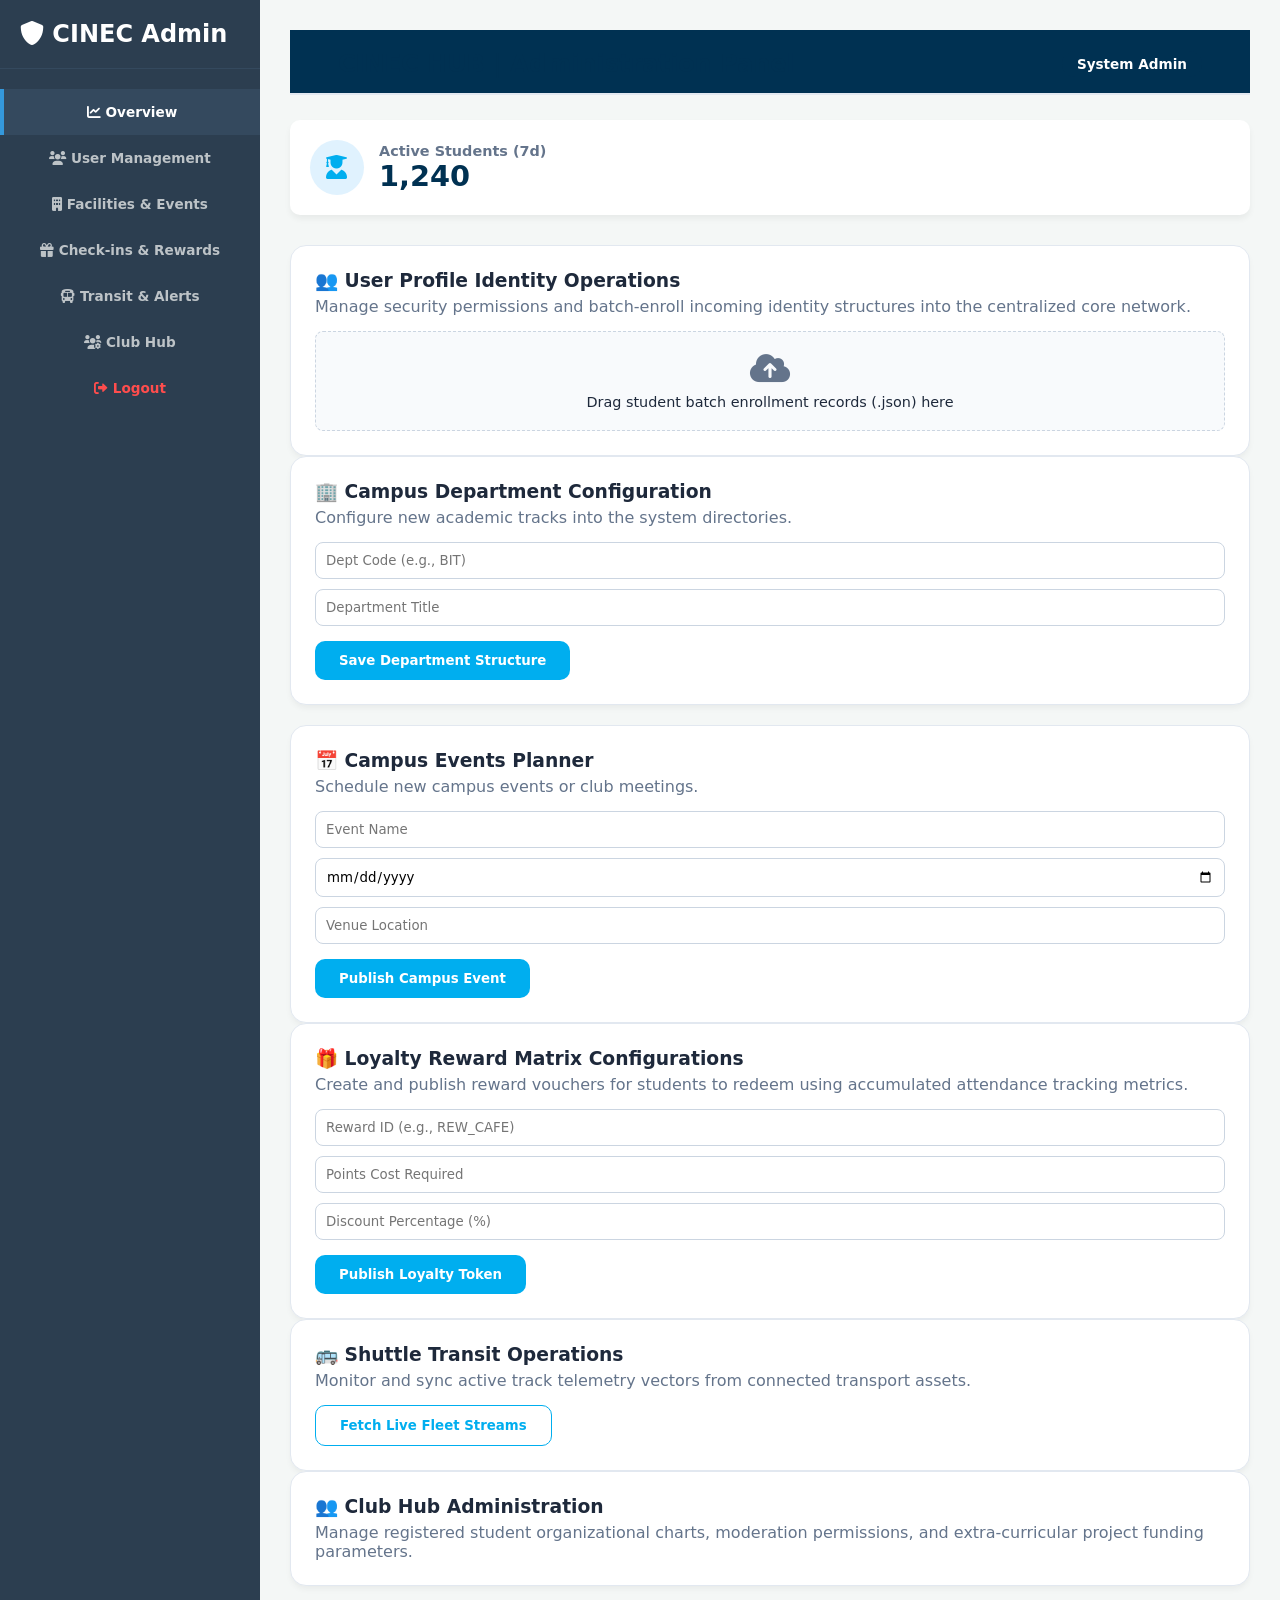
==== admin.html @ 302588ca "Add files via upload" ====
<!DOCTYPE html>
<html lang="en">
<head>
    <meta charset="UTF-8">
    <meta name="viewport" content="width=device-width, initial-scale=1.0">
    <title>CINEC HUB | Administration Control Center</title>
    <link rel="stylesheet" href="style.css">
    <link rel="stylesheet" href="https://cdnjs.cloudflare.com/ajax/libs/font-awesome/6.0.0/css/all.min.css">
</head>
<body>

<div id="toast" class="toast"></div>

<div class="dashboard-container">
    <aside class="sidebar">
        <div class="sidebar-header">
            <i class="fas fa-shield-alt"></i> <span>CINEC Admin</span>
        </div>
        <nav class="sidebar-nav">
            <a href="#" class="nav-item active" onclick="showStaffSection('admin-overview', this)"><i class="fas fa-chart-line"></i> Overview</a>
            <a href="#" class="nav-item" onclick="showStaffSection('admin-users', this)"><i class="fas fa-users"></i> User Management</a>
            <a href="#" class="nav-item" onclick="showStaffSection('admin-facilities', this)"><i class="fas fa-building"></i> Facilities & Events</a>
            <a href="#" class="nav-item" onclick="showStaffSection('admin-rewards', this)"><i class="fas fa-gift"></i> Check-ins & Rewards</a>
            <a href="#" class="nav-item" onclick="showStaffSection('admin-transit', this)"><i class="fas fa-bus"></i> Transit & Alerts</a>
            <a href="#" class="nav-item" onclick="showStaffSection('admin-clubs', this)"><i class="fas fa-users-cog"></i> Club Hub</a>
            
            <a href="#" class="nav-item" onclick="logoutProcess()" style="margin-top:auto; color:#ff4d4d;"><i class="fas fa-sign-out-alt"></i> Logout</a>
        </nav>
    </aside>

    <main class="main-content">
        <header class="content-header" style="display: flex; justify-content: space-between; align-items: center; margin-bottom: 25px; border-bottom: 2px solid #e2e8f0; padding-bottom: 15px;">
            <h2 style="color: var(--cinec-navy);">CINEC HUB | Administration Panel</h2>
            <div class="admin-badge" style="background: var(--cinec-navy); color: white; padding: 5px 15px; border-radius: 20px; font-size: 0.85rem; font-weight: bold;">System Admin</div>
        </header>

        <div id="admin-overview" class="staff-section">
            <div class="stats-grid">
                <div class="stat-card">
                    <div style="margin-right:15px; background:#e0f2fe; padding:15px; border-radius:50%; color:var(--cinec-sky);"><i class="fas fa-user-graduate" style="font-size:1.5rem;"></i></div>
                    <div>
                        <h4 style="color:var(--text-muted); font-size:0.9rem;">Active Students (7d)</h4>
                        <p id="metric-active-students" style="font-size: 1.8rem; font-weight: bold; color: var(--cinec-navy);">1,240</p>
                    </div>
                </div>
            </div>
        </div>

        <div id="admin-users" class="staff-section">
            <div class="card">
                <h3>👥 User Profile Identity Operations</h3>
                <p style="color: var(--text-muted); margin-bottom: 15px; margin-top:5px;">Manage security permissions and batch-enroll incoming identity structures into the centralized core network.</p>
                <div style="background:#f8fafc; padding:20px; border-radius:8px; border:1px dashed #cbd5e1; text-align:center;">
                    <i class="fas fa-cloud-upload-alt" style="font-size:2rem; color:var(--text-muted); margin-bottom:10px;"></i>
                    <p style="font-size:0.9rem; font-weight:500;">Drag student batch enrollment records (.json) here</p>
                </div>
            </div>
        </div>

        <div id="admin-facilities" class="staff-section">
            <div class="card" style="margin-bottom: 20px;">
                <h3>🏢 Campus Department Configuration</h3>
                <p style="color: var(--text-muted); margin-bottom: 15px; margin-top:5px;">Configure new academic tracks into the system directories.</p>
                <div class="form-group" style="margin-bottom: 10px;">
                    <input type="text" id="dept-id" placeholder="Dept Code (e.g., BIT)" style="padding:10px;">
                </div>
                <div class="form-group" style="margin-bottom: 15px;">
                    <input type="text" id="dept-name" placeholder="Department Title" style="padding:10px;">
                </div>
                <button class="btn btn-primary" onclick="saveDepartment()">Save Department Structure</button>
            </div>
            
            <div class="card">
                <h3>📅 Campus Events Planner</h3>
                <p style="color: var(--text-muted); margin-bottom: 15px; margin-top:5px;">Schedule new campus events or club meetings.</p>
                <div class="form-group" style="margin-bottom: 10px;">
                    <input type="text" id="event-name" placeholder="Event Name" style="padding:10px;">
                </div>
                <div class="form-group" style="margin-bottom: 10px;">
                    <input type="date" id="event-date" style="padding:10px;">
                </div>
                <div class="form-group" style="margin-bottom: 15px;">
                    <input type="text" id="event-location" placeholder="Venue Location" style="padding:10px;">
                </div>
                <button class="btn btn-primary" onclick="saveEvent()">Publish Campus Event</button>
            </div>
        </div>

        <div id="admin-rewards" class="staff-section">
            <div class="card">
                <h3>🎁 Loyalty Reward Matrix Configurations</h3>
                <p style="color: var(--text-muted); margin-bottom: 15px; margin-top:5px;">Create and publish reward vouchers for students to redeem using accumulated attendance tracking metrics.</p>
                <div class="form-group" style="margin-bottom: 10px;">
                    <input type="text" id="reward-id" placeholder="Reward ID (e.g., REW_CAFE)" style="padding:10px;">
                </div>
                <div class="form-group" style="margin-bottom: 10px;">
                    <input type="number" id="reward-points" placeholder="Points Cost Required" style="padding:10px;">
                </div>
                <div class="form-group" style="margin-bottom: 15px;">
                    <input type="number" id="reward-discount" placeholder="Discount Percentage (%)" style="padding:10px;">
                </div>
                <button class="btn btn-primary" onclick="saveReward()">Publish Loyalty Token</button>
            </div>
        </div>

        <div id="admin-transit" class="staff-section">
            <div class="card">
                <h3>🚌 Shuttle Transit Operations</h3>
                <p style="color: var(--text-muted); margin-bottom: 15px; margin-top:5px;">Monitor and sync active track telemetry vectors from connected transport assets.</p>
                <button class="btn btn-outline" onclick="showToast('Syncing transport fleet telemetry charts...')">Fetch Live Fleet Streams</button>
            </div>
        </div>

        <div id="admin-clubs" class="staff-section">
            <div class="card">
                <h3>👥 Club Hub Administration</h3>
                <p style="color: var(--text-muted); margin-top:5px;">Manage registered student organizational charts, moderation permissions, and extra-curricular project funding parameters.</p>
            </div>
        </div>

    </main>
</div>

<script src="script.js"></script>
</body>
</html>
---- style.css ----
:root {
    --cinec-navy: #003152;
    --cinec-sky: #00aeeF;
    --bg-light: #f1f5f9;
    --white: #ffffff;
    --text-main: #1e293b;
    --text-muted: #64748b;
    --success: #10b981;
    --danger: #ef4444;
    --radius: 16px;
}



* {
    margin: 0;
    padding: 0;
    box-sizing: border-box;
    font-family: 'Inter', system-ui, -apple-system, sans-serif;
}

body {
    background-color: var(--bg-light);
    color: var(--text-main);
}

.view {
    display: none;
    min-height: 100vh;
    padding-bottom: 90px;
}

.view.active { display: block; }
#login-view, #signup-view {
    background: linear-gradient(135deg, #003152 0%, #00aeeF 100%);
    background-attachment: fixed;
}

header {
    background: var(--cinec-navy);
    padding: 1.25rem 5%;
    display: flex;
    justify-content: space-between;
    align-items: center;
    position: sticky;
    top: 0;
    z-index: 1000;
}

.logo {
    font-size: 1.25rem;
    font-weight: 800;
    color: var(--white);
    letter-spacing: 1px;
}

.hero {
    background: linear-gradient(135deg, var(--cinec-navy) 0%, #004a7c 100%);
    color: white;
    padding: 60px 5% 100px;
    text-align: center;
    clip-path: ellipse(150% 100% at 50% 0%);
}


.container {
    max-width: 1100px;
    margin: -40px auto 0;
    padding: 0 20px;
}

.grid {
    display: grid;
    grid-template-columns: repeat(auto-fit, minmax(300px, 1fr));
    gap: 20px;
}


.card {
    background: var(--white);
    padding: 24px;
    border-radius: var(--radius);
    box-shadow: 0 4px 6px -1px rgba(0,0,0,0.05);
    border: 1px solid #e2e8f0;
    
   
    transition: transform 0.3s ease, box-shadow 0.3s ease, border-color 0.3s ease;
}


.card:hover {
    transform: translateY(-8px); 
    box-shadow: 0 12px 20px rgba(0, 0, 0, 0.1); 
    border-color: var(--cinec-sky); 
    cursor: pointer; 
}

.action-card {
    cursor: pointer;
    text-align: center;
    font-weight: 600;
    transition: 0.2s;
}

.action-card:hover { transform: translateY(-3px); border-color: var(--cinec-sky); }

.btn {
    padding: 12px 24px;
    border-radius: 10px;
    border: none;
    font-weight: 600;
    cursor: pointer;
    transition: 0.2s;
}

@keyframes fadeInScale {
    from {
        opacity: 0;
        transform: scale(0.98) translateY(10px);
    }
    to {
        opacity: 1;
        transform: scale(1) translateY(0);
    }
}

.auth-card {
    background: rgba(255, 255, 255, 0.95); 
    backdrop-filter: blur(10px); 
    border: 1px solid rgba(255, 255, 255, 0.3);
    box-shadow: 0 20px 40px rgba(0, 0, 0, 0.2);
    max-width: 450px;
    margin: 60px auto;
    padding: 40px;
    border-radius: var(--radius);
    animation: fadeInScale 0.5s ease-out forwards;
}

.dashboard-header {
    display: flex;
    justify-content: space-between;
    align-items: center;
    padding: 10px 5%;
    background: var(--white);
}



.btn-primary { background: var(--cinec-sky); color: white; }
.btn-outline { background: transparent; border: 1px solid var(--cinec-sky); color: var(--cinec-sky); }

.capacity-bar { height: 8px; background: #e2e8f0; border-radius: 4px; margin: 15px 0 5px; overflow: hidden; }
.capacity-fill { height: 100%; background: var(--cinec-sky); border-radius: 4px; }

.tag { font-size: 0.75rem; padding: 4px 12px; border-radius: 20px; background: #e0f2fe; color: var(--cinec-navy); font-weight: 600; }

.auth-card { max-width: 450px; margin: 80px auto; background: white; padding: 40px; border-radius: var(--radius); border: 1px solid #e2e8f0; }

.form-group { margin-bottom: 20px; }
.form-group label { display: block; margin-bottom: 8px; font-weight: 500; }
.form-group input { width: 100%; padding: 14px; border: 1px solid #cbd5e1; border-radius: 8px; outline: none; }


.bottom-nav {
    position: fixed;
    bottom: 0;
    left: 0;
    right: 0;
    background: white;
    display: flex;
    justify-content: space-around;
    padding: 15px 5px; 
    border-top: 1px solid #e2e8f0;
    box-shadow: 0 -4px 10px rgba(0,0,0,0.05);
    z-index: 2000;
}

.nav-item {
    background: none;
    border: none;
    color: var(--text-muted);
    font-size: 0.85rem; 
    font-weight: 700;
    cursor: pointer;
    text-align: center;
    flex: 1;
    transition: 0.2s;
}

.nav-icon {
    font-size: 1.5rem; 
    display: inline-block;
    margin-bottom: 4px;
}

.nav-item.active {
    color: var(--cinec-navy);
    border-bottom: 3px solid var(--cinec-sky); 
}


.view {
    padding-bottom: 120px; 
}

.toast {
    position: fixed; top: 20px; right: 20px;
    padding: 15px 25px; background: var(--cinec-navy); color: white;
    border-radius: 8px; display: none; z-index: 2000; box-shadow: 0 4px 12px rgba(0,0,0,0.1);
}


.profile-card { text-align: center; max-width: 500px; margin: 0 auto; }
.avatar-preview { width: 100px; height: 100px; border-radius: 50%; overflow: hidden; margin: 0 auto 15px; border: 2px solid var(--cinec-sky); }
.avatar-preview img { width: 100%; height: 100%; object-fit: cover; }



#login-view .btn-outline, 
#signup-view .btn-outline {
    color: white;
    border-color: rgba(255, 255, 255, 0.5);
    background: rgba(255, 255, 255, 0.1);
}

#login-view .btn-outline:hover, 
#signup-view .btn-outline:hover {
    background: rgba(255, 255, 255, 0.2);
    border-color: white;
}



select.form-input {
    appearance: none;
    background-image: url("data:image/svg+xml;charset=UTF-8,%3csvg xmlns='http://www.w3.org/2000/svg' viewBox='0 0 24 24' fill='none' stroke='currentColor' stroke-width='2' stroke-linecap='round' stroke-linejoin='round'%3e%3cpolyline points='6 9 12 15 18 9'%3e%3c/polyline%3e%3c/svg%3e");
    background-repeat: no-repeat;
    background-position: right 1rem center;
    background-size: 1em;
}

#staff-view .hero {
    clip-path: ellipse(150% 100% at 50% 0%);
}


.dashboard-container {
    display: flex;
    min-height: 100vh;
    background-color: #f4f7f6;
}

.sidebar {
    width: 260px;
    background: #2c3e50;
    color: white;
    padding: 20px 0;
}

.sidebar-header {
    padding: 0 20px 20px;
    font-size: 1.5rem;
    font-weight: bold;
    border-bottom: 1px solid #34495e;
    margin-bottom: 20px;
}

.nav-item {
    display: block;
    padding: 15px 20px;
    color: #bdc3c7;
    text-decoration: none;
    transition: 0.3s;
}

.nav-item:hover, .nav-item.active {
    background: #34495e;
    color: white;
    border-left: 4px solid #3498db;
}

.main-content {
    flex: 1;
    padding: 30px;
}

.stats-grid {
    display: grid;
    grid-template-columns: repeat(auto-fit, minmax(200px, 1fr));
    gap: 20px;
    margin-bottom: 30px;
}

.stat-card {
    background: white;
    padding: 20px;
    border-radius: 10px;
    display: flex;
    align-items: center;
    box-shadow: 0 4px 6px rgba(0,0,0,0.05);
}

.stat-icon {
    width: 50px;
    height: 50px;
    border-radius: 10px;
    display: flex;
    align-items: center;
    justify-content: center;
    font-size: 1.5rem;
    margin-right: 15px;
}



#staff-view.active {
    display: block !important; 
}

.dashboard-container {
    display: flex;
    width: 100%;
    min-height: 100vh;
    background-color: #f4f7f6;
}

.sidebar-nav {
    display: flex;
    flex-direction: column;
}

.sidebar .nav-item {
    cursor: pointer;
    border-bottom: none; 
}

.main-content {
    flex: 1;
    padding: 30px;
    overflow-y: auto;
}
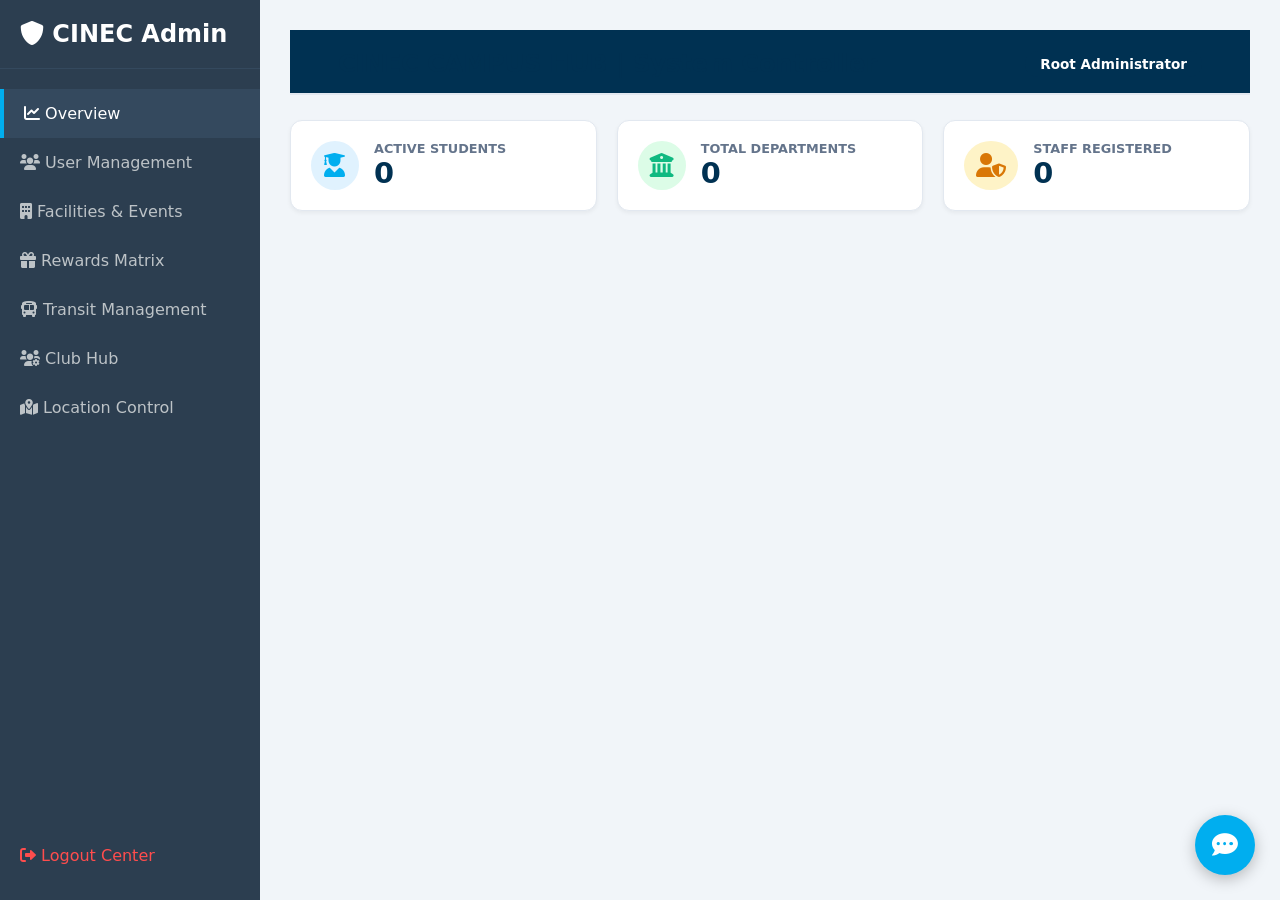
==== commit 11fd70bc: "Update admin.html" ====
--- a/admin.html
+++ b/admin.html
@@ -6,6 +6,23 @@
     <title>CINEC HUB | Administration Control Center</title>
     <link rel="stylesheet" href="style.css">
     <link rel="stylesheet" href="https://cdnjs.cloudflare.com/ajax/libs/font-awesome/6.0.0/css/all.min.css">
+    <style>
+        .chatbot-toggle-btn { position: fixed; bottom: 25px; right: 25px; width: 60px; height: 60px; border-radius: 50%; background: var(--cinec-sky); color: white; border: none; font-size: 1.6rem; cursor: pointer; box-shadow: 0 4px 15px rgba(0,0,0,0.25); display: flex; align-items: center; justify-content: center; z-index: 9999; transition: transform 0.2s; }
+        .chatbot-toggle-btn:hover { transform: scale(1.05); }
+        .chatbot-window { position: fixed; bottom: 95px; right: 25px; width: 380px; height: 500px; background: white; border-radius: var(--radius); box-shadow: 0 10px 30px rgba(0,0,0,0.2); display: none; flex-direction: column; overflow: hidden; z-index: 9999; border: 1px solid #e2e8f0; }
+        .chat-header { background: var(--cinec-navy); color: white; padding: 15px; display: flex; justify-content: space-between; align-items: center; font-weight: bold; }
+        .chat-body { flex: 1; padding: 15px; overflow-y: auto; background: #f8fafc; display: flex; flex-direction: column; gap: 10px; }
+        .chat-bubble { max-width: 80%; padding: 10px 14px; border-radius: 14px; font-size: 0.9rem; line-height: 1.4; }
+        .chat-bubble.user { background: var(--cinec-sky); color: white; align-self: flex-end; border-bottom-right-radius: 2px; }
+        .chat-bubble.bot { background: #e2e8f0; color: var(--text-main); align-self: flex-start; border-bottom-left-radius: 2px; }
+        .chat-footer { padding: 10px; border-top: 1px solid #e2e8f0; display: flex; gap: 8px; background: white; }
+        .chat-input { flex: 1; padding: 10px; border: 1px solid #cbd5e1; border-radius: 8px; outline: none; font-size: 0.9rem; }
+        .chat-send-btn { background: var(--cinec-navy); color: white; border: none; padding: 0 15px; border-radius: 8px; cursor: pointer; }
+        .form-row { display: flex; gap: 12px; margin-bottom: 12px; }
+        .form-row .form-group { flex: 1; margin-bottom: 0; }
+        .action-th { width: 100px; text-align: center; }
+        .center-text { text-align: center; }
+    </style>
 </head>
 <body>
 
@@ -16,111 +33,392 @@
         <div class="sidebar-header">
             <i class="fas fa-shield-alt"></i> <span>CINEC Admin</span>
         </div>
+
         <nav class="sidebar-nav">
             <a href="#" class="nav-item active" onclick="showStaffSection('admin-overview', this)"><i class="fas fa-chart-line"></i> Overview</a>
             <a href="#" class="nav-item" onclick="showStaffSection('admin-users', this)"><i class="fas fa-users"></i> User Management</a>
             <a href="#" class="nav-item" onclick="showStaffSection('admin-facilities', this)"><i class="fas fa-building"></i> Facilities & Events</a>
-            <a href="#" class="nav-item" onclick="showStaffSection('admin-rewards', this)"><i class="fas fa-gift"></i> Check-ins & Rewards</a>
-            <a href="#" class="nav-item" onclick="showStaffSection('admin-transit', this)"><i class="fas fa-bus"></i> Transit & Alerts</a>
+            <a href="#" class="nav-item" onclick="showStaffSection('admin-rewards', this)"><i class="fas fa-gift"></i> Rewards Matrix</a>
+            <a href="#" class="nav-item" onclick="showStaffSection('admin-transit', this)"><i class="fas fa-bus"></i> Transit Management</a>
             <a href="#" class="nav-item" onclick="showStaffSection('admin-clubs', this)"><i class="fas fa-users-cog"></i> Club Hub</a>
-            
-            <a href="#" class="nav-item" onclick="logoutProcess()" style="margin-top:auto; color:#ff4d4d;"><i class="fas fa-sign-out-alt"></i> Logout</a>
+            <a href="#" class="nav-item" onclick="showStaffSection('admin-locations', this)"><i class="fas fa-map-marked-alt"></i> Location Control</a>
+            <a href="#" class="nav-item" onclick="logoutProcess()" style="margin-top:auto; color:#ff4d4d;"><i class="fas fa-sign-out-alt"></i> Logout Center</a>
         </nav>
     </aside>
 
+
+
     <main class="main-content">
         <header class="content-header" style="display: flex; justify-content: space-between; align-items: center; margin-bottom: 25px; border-bottom: 2px solid #e2e8f0; padding-bottom: 15px;">
-            <h2 style="color: var(--cinec-navy);">CINEC HUB | Administration Panel</h2>
-            <div class="admin-badge" style="background: var(--cinec-navy); color: white; padding: 5px 15px; border-radius: 20px; font-size: 0.85rem; font-weight: bold;">System Admin</div>
+            <h2 style="color: var(--cinec-navy);">CINEC CAMPUS HUB | System Controller</h2>
+            <div class="admin-badge" style="background: var(--cinec-navy); color: white; padding: 5px 15px; border-radius: 20px; font-size: 0.85rem; font-weight: bold;">Root Administrator</div>
         </header>
 
         <div id="admin-overview" class="staff-section">
-            <div class="stats-grid">
-                <div class="stat-card">
-                    <div style="margin-right:15px; background:#e0f2fe; padding:15px; border-radius:50%; color:var(--cinec-sky);"><i class="fas fa-user-graduate" style="font-size:1.5rem;"></i></div>
+            <div class="stats-grid" style="display: grid; grid-template-columns: repeat(auto-fit, minmax(240px, 1fr)); gap: 20px; margin-bottom: 30px;">
+                <div class="stat-card" style="display: flex; align-items: center; padding: 20px; background: white; border-radius: 12px; box-shadow: 0 2px 4px rgba(0,0,0,0.05);">
+                    <div style="margin-right:15px; background:#e0f2fe; padding:12px; border-radius:50%; color:var(--cinec-sky);"><i class="fas fa-user-graduate" style="font-size:1.5rem;"></i></div>
                     <div>
-                        <h4 style="color:var(--text-muted); font-size:0.9rem;">Active Students (7d)</h4>
-                        <p id="metric-active-students" style="font-size: 1.8rem; font-weight: bold; color: var(--cinec-navy);">1,240</p>
-                    </div>
-                </div>
-            </div>
-        </div>
-
-        <div id="admin-users" class="staff-section">
+                        <h4 style="color:var(--text-muted); font-size:0.8rem; text-transform: uppercase;">Active Students</h4>
+                        <p id="metric-active-students" style="font-size: 1.8rem; font-weight: 800; color: var(--cinec-navy);">0</p>
+                    </div>
+                </div>
+                <div class="stat-card" style="display: flex; align-items: center; padding: 20px; background: white; border-radius: 12px; box-shadow: 0 2px 4px rgba(0,0,0,0.05);">
+                    <div style="margin-right:15px; background:#dcfce7; padding:12px; border-radius:50%; color:var(--success);"><i class="fas fa-university" style="font-size:1.5rem;"></i></div>
+                    <div>
+                        <h4 style="color:var(--text-muted); font-size:0.8rem; text-transform: uppercase;">Total Departments</h4>
+                        <p id="metric-departments" style="font-size: 1.8rem; font-weight: 800; color: var(--cinec-navy);">0</p>
+                    </div>
+                </div>
+                <div class="stat-card" style="display: flex; align-items: center; padding: 20px; background: white; border-radius: 12px; box-shadow: 0 2px 4px rgba(0,0,0,0.05);">
+                    <div style="margin-right:15px; background:#fef3c7; padding:12px; border-radius:50%; color:#d97706;"><i class="fas fa-user-shield" style="font-size:1.5rem;"></i></div>
+                    <div>
+                        <h4 style="color:var(--text-muted); font-size:0.8rem; text-transform: uppercase;">Staff Registered</h4>
+                        <p id="metric-staff" style="font-size: 1.8rem; font-weight: 800; color: var(--cinec-navy);">0</p>
+                    </div>
+                </div>
+            </div>
+        </div>
+
+
+
+        <div id="admin-users" class="staff-section" style="display:none;">
+            <div class="grid" style="display: grid; grid-template-columns: 1fr 2fr; gap: 25px;">
+                <div class="card">
+                    <h3 style="color: var(--cinec-navy); margin-bottom: 15px;" id="student-form-title">Add New Student Profile</h3>
+                    <div class="form-group">
+                        <label>Student System ID</label>
+                        <input type="text" id="stu-id" placeholder="e.g., STU_001" class="form-input">
+                    </div>
+                    <div class="form-group">
+                        <label>First Name</label>
+                        <input type="text" id="stu-fname" placeholder="e.g., Sachini" class="form-input">
+                    </div>
+                    <div class="form-group">
+                        <label>Last Name</label>
+                        <input type="text" id="stu-lname" placeholder="e.g., Silva" class="form-input">
+                    </div>
+
+
+                    <div class="form-group">
+                        <label>Email Address</label>
+                        <input type="email" id="stu-email" placeholder="name@cinec.edu" class="form-input">
+                    </div>
+                    <button class="btn btn-primary" style="width:100%; padding:12px; font-weight:bold; margin-top:10px;" onclick="saveStudent()">Commit Student Data</button>
+                    <button class="btn btn-outline" style="width:100%; padding:10px; font-weight:bold; margin-top:8px;" onclick="triggerSampleBatchPayload()">Simulate Multiple Batch Ingestion</button>
+                </div>
+                <div class="card">
+                    <h3 style="color: var(--cinec-navy); margin-bottom: 15px;">Active System Student Directory</h3>
+                    <div style="border: 1px solid #e2e8f0; border-radius: 8px; overflow: hidden; background: white;">
+                        <table style="width: 100%; border-collapse: collapse; font-size: 0.9rem;">
+                            <thead>
+                                <tr style="background: #f8fafc; border-bottom: 2px solid #e2e8f0;">
+                                    <th style="padding: 12px; color: var(--cinec-navy);">ID</th>
+                                    <th style="padding: 12px; color: var(--cinec-navy);">Full Name</th>
+                                    <th style="padding: 12px; color: var(--cinec-navy);">Email Path</th>
+                                    <th style="padding: 12px; color: var(--cinec-navy);" class="action-th">Actions</th>
+                                </tr>
+                            </thead>
+                            <tbody id="student-table-body"></tbody>
+                        </table>
+                    </div>
+                </div>
+            </div>
+        </div>
+
+
+        <div id="admin-facilities" class="staff-section" style="display:none;">
+            <div class="card" style="margin-bottom: 25px;">
+                <h3 style="color: var(--cinec-navy); margin-bottom: 15px;" id="dept-form-title">Campus Department Structures</h3>
+                <div class="form-row">
+                    <div class="form-group">
+                        <label>Department Code ID</label>
+                        <input type="text" id="dept-id" placeholder="e.g., COM_01" class="form-input">
+                    </div>
+                    <div class="form-group">
+                        <label>Department Title Name</label>
+                        <input type="text" id="dept-name" placeholder="e.g., Faculty of Computing" class="form-input">
+                    </div>
+                </div>
+                <div style="display:flex; gap:10px; margin-top:15px; margin-bottom: 20px;">
+                    <button class="btn btn-primary" style="flex:1; padding:12px; font-weight:bold;" onclick="saveDepartment()">Save Track</button>
+                    <button class="btn btn-outline" style="flex:1; padding:12px; font-weight:bold;" onclick="updateDepartment()">Update Parameters</button>
+                </div>
+                
+                <h4 style="color: var(--cinec-navy); margin-bottom: 10px; font-size:1rem;">Registered Campus Tracks Block</h4>
+                <div style="border: 1px solid #e2e8f0; border-radius: 8px; overflow: hidden; background: white;">
+                    <table style="width: 100%; border-collapse: collapse; font-size: 0.9rem;">
+                        <thead>
+                            <tr style="background: #f8fafc; border-bottom: 2px solid #e2e8f0;">
+                                <th style="padding: 12px; color: var(--cinec-navy);">Department ID Code</th>
+                                <th style="padding: 12px; color: var(--cinec-navy);">Track Name Descriptor</th>
+                                <th style="padding: 12px; color: var(--cinec-navy);" class="action-th">Actions</th>
+                            </tr>
+                        </thead>
+                        <tbody id="departments-table-body"></tbody>
+                    </table>
+                </div>
+            </div>
+
+
+
             <div class="card">
-                <h3>👥 User Profile Identity Operations</h3>
-                <p style="color: var(--text-muted); margin-bottom: 15px; margin-top:5px;">Manage security permissions and batch-enroll incoming identity structures into the centralized core network.</p>
-                <div style="background:#f8fafc; padding:20px; border-radius:8px; border:1px dashed #cbd5e1; text-align:center;">
-                    <i class="fas fa-cloud-upload-alt" style="font-size:2rem; color:var(--text-muted); margin-bottom:10px;"></i>
-                    <p style="font-size:0.9rem; font-weight:500;">Drag student batch enrollment records (.json) here</p>
-                </div>
-            </div>
-        </div>
-
-        <div id="admin-facilities" class="staff-section">
-            <div class="card" style="margin-bottom: 20px;">
-                <h3>🏢 Campus Department Configuration</h3>
-                <p style="color: var(--text-muted); margin-bottom: 15px; margin-top:5px;">Configure new academic tracks into the system directories.</p>
-                <div class="form-group" style="margin-bottom: 10px;">
-                    <input type="text" id="dept-id" placeholder="Dept Code (e.g., BIT)" style="padding:10px;">
-                </div>
-                <div class="form-group" style="margin-bottom: 15px;">
-                    <input type="text" id="dept-name" placeholder="Department Title" style="padding:10px;">
-                </div>
-                <button class="btn btn-primary" onclick="saveDepartment()">Save Department Structure</button>
-            </div>
-            
-            <div class="card">
-                <h3>📅 Campus Events Planner</h3>
-                <p style="color: var(--text-muted); margin-bottom: 15px; margin-top:5px;">Schedule new campus events or club meetings.</p>
-                <div class="form-group" style="margin-bottom: 10px;">
-                    <input type="text" id="event-name" placeholder="Event Name" style="padding:10px;">
-                </div>
-                <div class="form-group" style="margin-bottom: 10px;">
-                    <input type="date" id="event-date" style="padding:10px;">
-                </div>
-                <div class="form-group" style="margin-bottom: 15px;">
-                    <input type="text" id="event-location" placeholder="Venue Location" style="padding:10px;">
-                </div>
-                <button class="btn btn-primary" onclick="saveEvent()">Publish Campus Event</button>
-            </div>
-        </div>
-
-        <div id="admin-rewards" class="staff-section">
-            <div class="card">
-                <h3>🎁 Loyalty Reward Matrix Configurations</h3>
-                <p style="color: var(--text-muted); margin-bottom: 15px; margin-top:5px;">Create and publish reward vouchers for students to redeem using accumulated attendance tracking metrics.</p>
-                <div class="form-group" style="margin-bottom: 10px;">
-                    <input type="text" id="reward-id" placeholder="Reward ID (e.g., REW_CAFE)" style="padding:10px;">
-                </div>
-                <div class="form-group" style="margin-bottom: 10px;">
-                    <input type="number" id="reward-points" placeholder="Points Cost Required" style="padding:10px;">
-                </div>
-                <div class="form-group" style="margin-bottom: 15px;">
-                    <input type="number" id="reward-discount" placeholder="Discount Percentage (%)" style="padding:10px;">
-                </div>
-                <button class="btn btn-primary" onclick="saveReward()">Publish Loyalty Token</button>
-            </div>
-        </div>
-
-        <div id="admin-transit" class="staff-section">
-            <div class="card">
-                <h3>🚌 Shuttle Transit Operations</h3>
-                <p style="color: var(--text-muted); margin-bottom: 15px; margin-top:5px;">Monitor and sync active track telemetry vectors from connected transport assets.</p>
-                <button class="btn btn-outline" onclick="showToast('Syncing transport fleet telemetry charts...')">Fetch Live Fleet Streams</button>
-            </div>
-        </div>
-
-        <div id="admin-clubs" class="staff-section">
-            <div class="card">
-                <h3>👥 Club Hub Administration</h3>
-                <p style="color: var(--text-muted); margin-top:5px;">Manage registered student organizational charts, moderation permissions, and extra-curricular project funding parameters.</p>
-            </div>
-        </div>
-
+                <h3 style="color: var(--cinec-navy); margin-bottom: 15px;" id="event-form-title">Campus Event Orchestrator</h3>
+                <div class="form-row">
+                    <div class="form-group">
+                        <label>Event System ID Code</label>
+                        <input type="text" id="event-id" placeholder="e.g., EVT_99" class="form-input">
+                    </div>
+
+                    <div class="form-group">
+                        <label>Event Name Title</label>
+                        <input type="text" id="event-name" placeholder="e.g., Padura Music Festival" class="form-input">
+                    </div>
+                </div>
+                <div class="form-row">
+                    <div class="form-group">
+                        <label>Scheduled Date</label>
+                        <input type="date" id="event-date" class="form-input">
+                    </div>
+                    <div class="form-group">
+                        <label>Target Venue Location</label>
+                        <input type="text" id="event-location" placeholder="e.g., Main Hall Auditorium" class="form-input">
+                    </div>
+                </div>
+                <div style="display:flex; gap:10px; margin-top:15px; margin-bottom: 20px;">
+                    <button class="btn btn-primary" style="flex:1; padding:12px; font-weight:bold;" onclick="saveEvent()">Broadcast Event Node</button>
+                    <button class="btn btn-outline" style="flex:1; padding:12px; font-weight:bold;" onclick="updateEvent()">Push Modified Updates</button>
+                </div>
+
+                <h4 style="color: var(--cinec-navy); margin-bottom: 10px; font-size:1rem;">Staged Campus Events Calendar</h4>
+                <div style="border: 1px solid #e2e8f0; border-radius: 8px; overflow: hidden; background: white;">
+                    <table style="width: 100%; border-collapse: collapse; font-size: 0.9rem;">
+                        <thead>
+                            <tr style="background: #f8fafc; border-bottom: 2px solid #e2e8f0;">
+                                <th style="padding: 12px; color: var(--cinec-navy);">ID</th>
+                                <th style="padding: 12px; color: var(--cinec-navy);">Event Name</th>
+                                <th style="padding: 12px; color: var(--cinec-navy);">Date</th>
+                                <th style="padding: 12px; color: var(--cinec-navy);">Time</th>
+                                <th style="padding: 12px; color: var(--cinec-navy);">Club / Host</th>
+                                <th style="padding: 12px; color: var(--cinec-navy);">Location</th>
+                                <th style="padding: 12px; color: var(--cinec-navy);" class="action-th">Actions</th>
+                            </tr>
+                        </thead>
+                        <tbody id="facilities-table-body">
+                            </tbody>
+                    </table>
+                </div>
+            </div>
+        </div>
+
+
+
+        <div id="admin-rewards" class="staff-section" style="display:none;">
+            <div class="grid" style="display: grid; grid-template-columns: 1fr 2fr; gap: 25px;">
+                <div class="card">
+                    <h3 style="color: var(--cinec-navy); margin-bottom: 15px;">Deploy Loyalty Reward</h3>
+                    <div class="form-group">
+                        <label>Reward Token Identifier Code</label>
+                        <input type="text" id="reward-id" placeholder="e.g., REW_09" class="form-input">
+                    </div>
+                    <div class="form-group">
+                        <label>Points Capital Matrix Value</label>
+                        <input type="number" id="reward-points" placeholder="e.g., 200" class="form-input">
+                    </div>
+                    <div class="form-group">
+                        <label>Discount Value Percentage (%)</label>
+                        <input type="number" id="reward-discount" placeholder="e.g., 10" class="form-input">
+                    </div>
+                    <button class="btn btn-primary" style="width:100%; padding:12px; font-weight:bold; margin-top:10px;" onclick="createReward()">Publish Matrix Entry</button>
+                </div>
+
+                <div class="card">
+                    <h3 style="color: var(--cinec-navy); margin-bottom: 15px;">Available Loyalty Rewards Items</h3>
+                    <div style="border: 1px solid #e2e8f0; border-radius: 8px; overflow: hidden; background: white;">
+                        <table style="width: 100%; border-collapse: collapse; font-size: 0.9rem;">
+                            <thead>
+                                <tr style="background: #f8fafc; border-bottom: 2px solid #e2e8f0;">
+                                    <th style="padding: 12px; color: var(--cinec-navy);">Reward Token ID</th>
+                                    <th style="padding: 12px; color: var(--cinec-navy);">Points Metric Required</th>
+                                    <th style="padding: 12px; color: var(--cinec-navy);">Discount Value Percentage</th>
+                                    <th style="padding: 12px; color: var(--cinec-navy);" class="action-th">Actions</th>
+                                </tr>
+                            </thead>
+                            <tbody id="rewards-table-body"></tbody>
+                        </table>
+                    </div>
+                </div>
+            </div>
+        </div>
+
+        <div id="admin-transit" class="staff-section" style="display:none;">
+            <div class="grid" style="display: grid; grid-template-columns: 1fr 2fr; gap: 25px;">
+                <div class="card">
+                    <h3 style="color: var(--cinec-navy); margin-bottom: 15px;">Configure Fleet Shuttle</h3>
+                    <div class="form-group" style="margin-bottom: 12px;">
+                        <label>Bus ID</label>
+                        <input type="text" id="config-bus-id" class="form-input" placeholder="e.g., BUS_02">
+                    </div>
+
+                    <div class="form-group" style="margin-bottom: 12px;">
+                        <label>Bus Number</label>
+                        <input type="text" id="config-bus-number" class="form-input" placeholder="e.g., WP NB-5241">
+                    </div>
+                    <div class="form-group" style="margin-bottom: 12px;">
+                        <label>Current Status</label>
+                        <select id="config-bus-status" class="form-input">
+                            <option value="ACTIVE">ACTIVE</option>
+                            <option value="DELAYED">DELAYED</option>
+                            <option value="MAINTENANCE">MAINTENANCE</option>
+                        </select>
+                    </div>
+                    <div class="form-group" style="margin-bottom: 12px;">
+                        <label>Departure Location</label>
+                        <input type="text" id="config-bus-departure" class="form-input">
+                    </div>
+                    <div class="form-group" style="margin-bottom: 12px;">
+                        <label>Arrival Location</label>
+                        <input type="text" id="config-bus-arrival" class="form-input">
+                    </div>
+
+                    <div class="form-group" style="margin-bottom: 12px;">
+                        <label>Departure Time</label>
+                        <input type="text" id="config-bus-deptime" class="form-input" placeholder="e.g., 07:30 AM">
+                    </div>
+                    <div class="form-group" style="margin-bottom: 15px;">
+                        <label>Arrival Time</label>
+                        <input type="text" id="config-bus-arrtime" class="form-input" placeholder="e.g., 08:45 AM">
+                    </div>
+                    <button class="btn btn-primary" onclick="saveTransitFleetListing()">Save Configuration</button>
+                </div>
+                <div class="card">
+                    <h3 style="color: var(--cinec-navy); margin-bottom: 15px;">Active Transit Telemetry Grid</h3>
+                    <div style="border: 1px solid #e2e8f0; border-radius: 8px; overflow: hidden; background: white;">
+                        <table style="width: 100%; border-collapse: collapse; font-size: 0.9rem;">
+                            <thead>
+                                <tr style="background: #f8fafc; border-bottom: 2px solid #e2e8f0;">
+                                    <th style="padding: 12px; color: var(--cinec-navy); text-align: left;">Bus ID</th>
+                                    <th style="padding: 12px; color: var(--cinec-navy); text-align: left;">Bus Number</th>
+                                    <th style="padding: 12px; color: var(--cinec-navy); text-align: left;">Status</th>
+                                    <th style="padding: 12px; color: var(--cinec-navy); text-align: left;">Departure</th>
+                                    <th style="padding: 12px; color: var(--cinec-navy); text-align: left;">Arrival</th>
+                                    <th style="padding: 12px; color: var(--cinec-navy); text-align: left;">Departure Time</th>
+                                    <th style="padding: 12px; color: var(--cinec-navy); text-align: left;">Arrival Time</th>
+                                    <th style="padding: 12px; color: var(--cinec-navy); text-align: center;">Actions</th>
+                                </tr>
+                            </thead>
+                            <tbody id="transit-table-body"></tbody>
+                        </table>
+                    </div>
+                </div>
+            </div>
+        </div>
+
+        <div id="admin-clubs" class="staff-section" style="display:none;">
+            <div class="grid" style="display: grid; grid-template-columns: 1fr 2fr; gap: 25px;">
+                <div class="card">
+                    <h3 style="color: var(--cinec-navy); margin-bottom: 15px;">Charter New Campus Society</h3>
+                    <div class="form-group">
+                        <label>Club Society System ID</label>
+                        <input type="text" id="club-id" placeholder="e.g., CLUB_CS" class="form-input">
+                    </div>
+
+                    <div class="form-group">
+                        <label>Society Public Domain Name</label>
+                        <input type="text" id="club-name" placeholder="e.g., Computer Science Guild" class="form-input">
+                    </div>
+                    <div class="form-group">
+                        <label>Active Members Counter Registry</label>
+                        <input type="number" id="club-members" placeholder="e.g., 150" class="form-input">
+                    </div>
+                    <div style="display:flex; gap:8px; margin-top:10px;">
+                        <button class="btn btn-primary" style="flex:1; padding:12px; font-weight:bold;" onclick="saveClub()">Save Club</button>
+                        <button class="btn btn-outline" style="flex:1; padding:12px; font-weight:bold;" onclick="updateClub()">Update Club</button>
+                    </div>
+                </div>
+
+                <div class="card">
+                    <h3 style="color: var(--cinec-navy); margin-bottom: 15px;">Active Campus Societies Directory</h3>
+                    <div style="border: 1px solid #e2e8f0; border-radius: 8px; overflow: hidden; background: white;">
+                        <table style="width: 100%; border-collapse: collapse; font-size: 0.9rem;">
+                            <thead>
+                                <tr style="background: #f8fafc; border-bottom: 2px solid #e2e8f0;">
+                                    <th style="padding: 12px; color: var(--cinec-navy);">Club Identity ID</th>
+                                    <th style="padding: 12px; color: var(--cinec-navy);">Society Domain Name</th>
+                                    <th style="padding: 12px; color: var(--cinec-navy);">Scholars Count</th>
+                                    <th style="padding: 12px; color: var(--cinec-navy);" class="action-th">Actions</th>
+                                </tr>
+                            </thead>
+                            <tbody id="clubs-table-body"></tbody>
+                        </table>
+                    </div>
+                </div>
+            </div>
+        </div>
+
+        <div id="admin-locations" class="staff-section" style="display:none;">
+            <div class="grid" style="display: grid; grid-template-columns: 1fr 2fr; gap: 25px;">
+                <div class="card">
+                    <h3 style="color: var(--cinec-navy); margin-bottom: 15px;">Deploy New Campus Location Hub</h3>
+                    <div class="form-group">
+                        <label>Location Area Reference Code ID</label>
+                        <input type="text" id="loc-id" placeholder="e.g., GYM_01" class="form-input">
+                    </div>
+
+
+                    <div class="form-group">
+                        <label>Location Facility Structure Name</label>
+                        <input type="text" id="loc-name" placeholder="e.g., Main Fitness Facility Complex" class="form-input">
+                    </div>
+                    <div class="form-group">
+                        <label>Active Operational Hours Status Tracker</label>
+                        <input type="text" id="loc-status" placeholder="e.g., Open (Standard Hours)" class="form-input">
+                    </div>
+                    <div style="display:flex; gap:8px; margin-top:10px;">
+                        <button class="btn btn-primary" style="flex:1; padding:12px; font-weight:bold;" onclick="saveLocationObj()">Save Location</button>
+                        <button class="btn btn-outline" style="flex:1; padding:12px; font-weight:bold;" onclick="updateLocationObj()">Update Details</button>
+                    </div>
+                </div>
+
+                <div class="card">
+                    <h3 style="color: var(--cinec-navy); margin-bottom: 15px;">Tracked Infrastructure Location Matrices</h3>
+                    <div style="border: 1px solid #e2e8f0; border-radius: 8px; overflow: hidden; background: white;">
+                        <table style="width: 100%; border-collapse: collapse; font-size: 0.9rem;">
+                            <thead>
+                                <tr style="background: #f8fafc; border-bottom: 2px solid #e2e8f0;">
+                                    <th style="padding: 12px; color: var(--cinec-navy);">Location ID Code</th>
+                                    <th style="padding: 12px; color: var(--cinec-navy);">Facility Landmark Name</th>
+                                    <th style="padding: 12px; color: var(--cinec-navy);">Live Operational Status</th>
+                                    <th style="padding: 12px; color: var(--cinec-navy);" class="action-th">Actions</th>
+                                </tr>
+                            </thead>
+                            <tbody id="locations-table-body"></tbody>
+                        </table>
+                    </div>
+                </div>
+            </div>
+        </div>
     </main>
 </div>
 
+<button class="chatbot-toggle-btn" onclick="toggleChatbotOverlayWindow()"><i class="fas fa-comment-dots"></i></button>
+
+<div class="chatbot-window" id="chatbot-window-panel">
+    <div class="chat-header">
+        <span><i class="fas fa-robot"></i> CINEC Assistant AI</span>
+        <span style="cursor:pointer;" onclick="toggleChatbotOverlayWindow()"><i class="fas fa-times"></i></span>
+    </div>
+    <div class="chat-body" id="chat-messages-container">
+        <div class="chat-bubble bot">Hello bro! I am your central campus support assistant. How can I assist your presentation layout tasks today?</div>
+    </div>
+    <div class="chat-footer">
+        <input type="text" id="chat-query-input" placeholder="Ask your question, bro..." class="chat-input" onkeydown="if(event.key === 'Enter') dispatchChatbotQueryMessage()">
+        <button class="chat-send-btn" onclick="dispatchChatbotQueryMessage()"><i class="fas fa-paper-plane"></i></button>
+    </div>
+</div>
+
+
+
 <script src="script.js"></script>
 </body>
-</html>+</html>
--- a/style.css
+++ b/style.css
@@ -10,8 +10,6 @@
     --radius: 16px;
 }
 
-
-
 * {
     margin: 0;
     padding: 0;
@@ -22,18 +20,7 @@
 body {
     background-color: var(--bg-light);
     color: var(--text-main);
-}
-
-.view {
-    display: none;
     min-height: 100vh;
-    padding-bottom: 90px;
-}
-
-.view.active { display: block; }
-#login-view, #signup-view {
-    background: linear-gradient(135deg, #003152 0%, #00aeeF 100%);
-    background-attachment: fixed;
 }
 
 header {
@@ -62,10 +49,9 @@
     clip-path: ellipse(150% 100% at 50% 0%);
 }
 
-
 .container {
     max-width: 1100px;
-    margin: -40px auto 0;
+    margin: 0 auto;
     padding: 0 20px;
 }
 
@@ -75,34 +61,22 @@
     gap: 20px;
 }
 
-
 .card {
     background: var(--white);
     padding: 24px;
     border-radius: var(--radius);
     box-shadow: 0 4px 6px -1px rgba(0,0,0,0.05);
     border: 1px solid #e2e8f0;
-    
-   
-    transition: transform 0.3s ease, box-shadow 0.3s ease, border-color 0.3s ease;
-}
-
-
-.card:hover {
-    transform: translateY(-8px); 
-    box-shadow: 0 12px 20px rgba(0, 0, 0, 0.1); 
-    border-color: var(--cinec-sky); 
-    cursor: pointer; 
 }
 
 .action-card {
-    cursor: pointer;
-    text-align: center;
-    font-weight: 600;
-    transition: 0.2s;
+    transition: transform 0.3s ease, box-shadow 0.3s ease, border-color 0.3s ease;
 }
-
-.action-card:hover { transform: translateY(-3px); border-color: var(--cinec-sky); }
+.action-card:hover {
+    transform: translateY(-5px);
+    box-shadow: 0 10px 15px rgba(0,0,0,0.1);
+    border-color: var(--cinec-sky);
+}
 
 .btn {
     padding: 12px 24px;
@@ -111,231 +85,41 @@
     font-weight: 600;
     cursor: pointer;
     transition: 0.2s;
+    display: inline-block;
+    text-align: center;
 }
 
-@keyframes fadeInScale {
-    from {
-        opacity: 0;
-        transform: scale(0.98) translateY(10px);
-    }
-    to {
-        opacity: 1;
-        transform: scale(1) translateY(0);
-    }
+.btn-primary { background: var(--cinec-sky); color: white; }
+.btn-primary:hover { background: #009ade; }
+
+.btn-outline { background: transparent; border: 1px solid var(--cinec-sky); color: var(--cinec-sky); }
+header .btn-outline { color: white; border-color: rgba(255, 255, 255, 0.6); }
+header .btn-outline:hover { background: rgba(255, 255, 255, 0.1); border-color: white; }
+
+.form-group { margin-bottom: 16px; }
+.form-group label { display: block; margin-bottom: 6px; font-weight: 500; color: var(--text-main); }
+.form-input { width: 100%; padding: 12px; border: 1px solid #cbd5e1; border-radius: 8px; outline: none; font-size: 0.95rem; background: #fff; }
+.form-input:focus { border-color: var(--cinec-sky); box-shadow: 0 0 0 3px rgba(0,174,239,0.15); }
+
+/* Sidebar Panels layout grid styles */
+.dashboard-container { display: flex; width: 100%; min-height: 100vh; }
+.sidebar { width: 260px; background: #2c3e50; color: white; padding: 20px 0; display: flex; flex-direction: column; }
+.sidebar-header { padding: 0 20px 20px; font-size: 1.5rem; font-weight: bold; border-bottom: 1px solid #34495e; margin-bottom: 20px; }
+.sidebar-nav { display: flex; flex-direction: column; height: 100%; }
+
+.sidebar .nav-item {
+    display: block; padding: 15px 20px; color: #bdc3c7; text-decoration: none;
+    transition: 0.3s; cursor: pointer; text-align: left;
 }
+.sidebar .nav-item:hover, .sidebar .nav-item.active { background: #34495e; color: white; border-left: 4px solid var(--cinec-sky); }
 
-.auth-card {
-    background: rgba(255, 255, 255, 0.95); 
-    backdrop-filter: blur(10px); 
-    border: 1px solid rgba(255, 255, 255, 0.3);
-    box-shadow: 0 20px 40px rgba(0, 0, 0, 0.2);
-    max-width: 450px;
-    margin: 60px auto;
-    padding: 40px;
-    border-radius: var(--radius);
-    animation: fadeInScale 0.5s ease-out forwards;
-}
+.main-content { flex: 1; padding: 30px; overflow-y: auto; background: var(--bg-light); }
+.stats-grid { display: grid; grid-template-columns: repeat(auto-fit, minmax(220px, 1fr)); gap: 20px; margin-bottom: 30px; }
+.stat-card { background: white; padding: 20px; border-radius: 12px; display: flex; align-items: center; box-shadow: 0 4px 6px rgba(0,0,0,0.02); border: 1px solid #e2e8f0; }
 
-.dashboard-header {
-    display: flex;
-    justify-content: space-between;
-    align-items: center;
-    padding: 10px 5%;
-    background: var(--white);
-}
-
-
-
-.btn-primary { background: var(--cinec-sky); color: white; }
-.btn-outline { background: transparent; border: 1px solid var(--cinec-sky); color: var(--cinec-sky); }
-
-.capacity-bar { height: 8px; background: #e2e8f0; border-radius: 4px; margin: 15px 0 5px; overflow: hidden; }
-.capacity-fill { height: 100%; background: var(--cinec-sky); border-radius: 4px; }
-
-.tag { font-size: 0.75rem; padding: 4px 12px; border-radius: 20px; background: #e0f2fe; color: var(--cinec-navy); font-weight: 600; }
-
-.auth-card { max-width: 450px; margin: 80px auto; background: white; padding: 40px; border-radius: var(--radius); border: 1px solid #e2e8f0; }
-
-.form-group { margin-bottom: 20px; }
-.form-group label { display: block; margin-bottom: 8px; font-weight: 500; }
-.form-group input { width: 100%; padding: 14px; border: 1px solid #cbd5e1; border-radius: 8px; outline: none; }
-
-
-.bottom-nav {
-    position: fixed;
-    bottom: 0;
-    left: 0;
-    right: 0;
-    background: white;
-    display: flex;
-    justify-content: space-around;
-    padding: 15px 5px; 
-    border-top: 1px solid #e2e8f0;
-    box-shadow: 0 -4px 10px rgba(0,0,0,0.05);
-    z-index: 2000;
-}
-
-.nav-item {
-    background: none;
-    border: none;
-    color: var(--text-muted);
-    font-size: 0.85rem; 
-    font-weight: 700;
-    cursor: pointer;
-    text-align: center;
-    flex: 1;
-    transition: 0.2s;
-}
-
-.nav-icon {
-    font-size: 1.5rem; 
-    display: inline-block;
-    margin-bottom: 4px;
-}
-
-.nav-item.active {
-    color: var(--cinec-navy);
-    border-bottom: 3px solid var(--cinec-sky); 
-}
-
-
-.view {
-    padding-bottom: 120px; 
-}
+.staff-section { display: none; }
 
 .toast {
-    position: fixed; top: 20px; right: 20px;
-    padding: 15px 25px; background: var(--cinec-navy); color: white;
-    border-radius: 8px; display: none; z-index: 2000; box-shadow: 0 4px 12px rgba(0,0,0,0.1);
+    position: fixed; top: 20px; right: 20px; padding: 15px 25px; background: var(--cinec-navy); color: white;
+    border-radius: 8px; display: none; z-index: 2000; box-shadow: 0 4px 12px rgba(0,0,0,0.15); font-weight: 500;
 }
-
-
-.profile-card { text-align: center; max-width: 500px; margin: 0 auto; }
-.avatar-preview { width: 100px; height: 100px; border-radius: 50%; overflow: hidden; margin: 0 auto 15px; border: 2px solid var(--cinec-sky); }
-.avatar-preview img { width: 100%; height: 100%; object-fit: cover; }
-
-
-
-#login-view .btn-outline, 
-#signup-view .btn-outline {
-    color: white;
-    border-color: rgba(255, 255, 255, 0.5);
-    background: rgba(255, 255, 255, 0.1);
-}
-
-#login-view .btn-outline:hover, 
-#signup-view .btn-outline:hover {
-    background: rgba(255, 255, 255, 0.2);
-    border-color: white;
-}
-
-
-
-select.form-input {
-    appearance: none;
-    background-image: url("data:image/svg+xml;charset=UTF-8,%3csvg xmlns='http://www.w3.org/2000/svg' viewBox='0 0 24 24' fill='none' stroke='currentColor' stroke-width='2' stroke-linecap='round' stroke-linejoin='round'%3e%3cpolyline points='6 9 12 15 18 9'%3e%3c/polyline%3e%3c/svg%3e");
-    background-repeat: no-repeat;
-    background-position: right 1rem center;
-    background-size: 1em;
-}
-
-#staff-view .hero {
-    clip-path: ellipse(150% 100% at 50% 0%);
-}
-
-
-.dashboard-container {
-    display: flex;
-    min-height: 100vh;
-    background-color: #f4f7f6;
-}
-
-.sidebar {
-    width: 260px;
-    background: #2c3e50;
-    color: white;
-    padding: 20px 0;
-}
-
-.sidebar-header {
-    padding: 0 20px 20px;
-    font-size: 1.5rem;
-    font-weight: bold;
-    border-bottom: 1px solid #34495e;
-    margin-bottom: 20px;
-}
-
-.nav-item {
-    display: block;
-    padding: 15px 20px;
-    color: #bdc3c7;
-    text-decoration: none;
-    transition: 0.3s;
-}
-
-.nav-item:hover, .nav-item.active {
-    background: #34495e;
-    color: white;
-    border-left: 4px solid #3498db;
-}
-
-.main-content {
-    flex: 1;
-    padding: 30px;
-}
-
-.stats-grid {
-    display: grid;
-    grid-template-columns: repeat(auto-fit, minmax(200px, 1fr));
-    gap: 20px;
-    margin-bottom: 30px;
-}
-
-.stat-card {
-    background: white;
-    padding: 20px;
-    border-radius: 10px;
-    display: flex;
-    align-items: center;
-    box-shadow: 0 4px 6px rgba(0,0,0,0.05);
-}
-
-.stat-icon {
-    width: 50px;
-    height: 50px;
-    border-radius: 10px;
-    display: flex;
-    align-items: center;
-    justify-content: center;
-    font-size: 1.5rem;
-    margin-right: 15px;
-}
-
-
-
-#staff-view.active {
-    display: block !important; 
-}
-
-.dashboard-container {
-    display: flex;
-    width: 100%;
-    min-height: 100vh;
-    background-color: #f4f7f6;
-}
-
-.sidebar-nav {
-    display: flex;
-    flex-direction: column;
-}
-
-.sidebar .nav-item {
-    cursor: pointer;
-    border-bottom: none; 
-}
-
-.main-content {
-    flex: 1;
-    padding: 30px;
-    overflow-y: auto;
-}
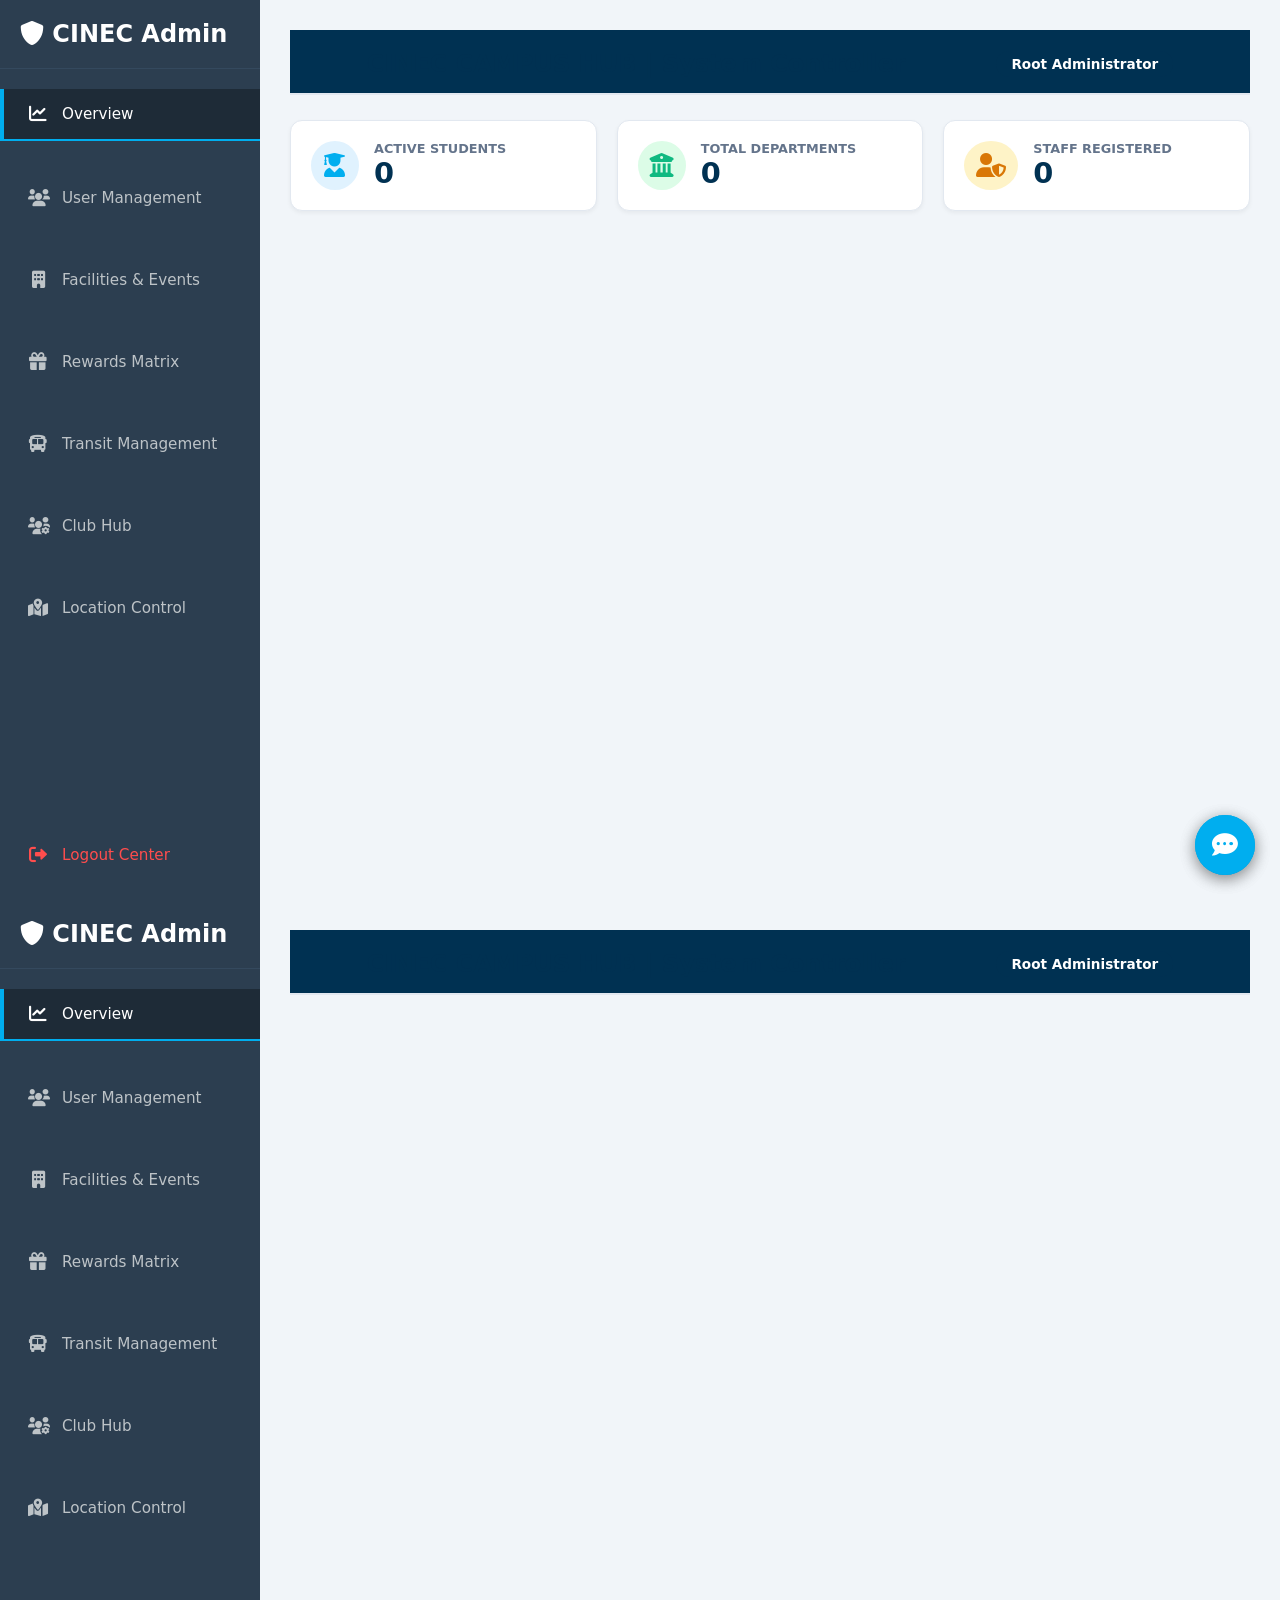
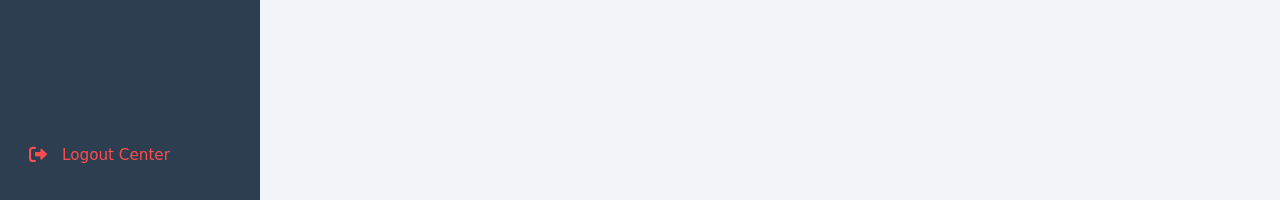
==== commit fb4eddfe: "Update admin.html" ====
--- a/admin.html
+++ b/admin.html
@@ -98,14 +98,31 @@
                         <label>Last Name</label>
                         <input type="text" id="stu-lname" placeholder="e.g., Silva" class="form-input">
                     </div>
-
-
+                    <div class="form-group">
+                        <label>Password</label>
+                        <input type="text" id="stu-password" placeholder="e.g.@Sachini123" class="form-input">
+                    </div>
                     <div class="form-group">
                         <label>Email Address</label>
                         <input type="email" id="stu-email" placeholder="name@cinec.edu" class="form-input">
                     </div>
+                    <div class="form-group">
+                        <label>Phone Number</label>
+                        <input type="email" id="stu-phone" placeholder="0716500760" class="form-input">
+                    </div>
+                    <!-- Added missing fields -->
+                    <div class="form-group">
+                        <label>Enrolled Year</label>
+                        <input type="number" id="stu-year" placeholder="e.g., 2026" class="form-input" value="2026">
+                    </div>
+                    <div class="form-group">
+                        <label>Department ID</label>
+                        <input type="text" id="stu-dept" placeholder="e.g., COM_01" class="form-input">
+                    </div>
                     <button class="btn btn-primary" style="width:100%; padding:12px; font-weight:bold; margin-top:10px;" onclick="saveStudent()">Commit Student Data</button>
-                    <button class="btn btn-outline" style="width:100%; padding:10px; font-weight:bold; margin-top:8px;" onclick="triggerSampleBatchPayload()">Simulate Multiple Batch Ingestion</button>
+                    <button class="btn btn-outline" onclick="openBatchIngestionModal()" style="padding: 10px 16px; font-weight: 500; background: #f8fafc; color: #00aeef; border: 1px solid #cbd5e1; border-radius: 6px; cursor: pointer; display: flex; align-items: center; gap: 8px;">
+                        <i class="fas fa-layer-group"></i> Multiple Batch Ingestion
+                    </button>
                 </div>
                 <div class="card">
                     <h3 style="color: var(--cinec-navy); margin-bottom: 15px;">Active System Student Directory</h3>
@@ -132,7 +149,7 @@
                 <h3 style="color: var(--cinec-navy); margin-bottom: 15px;" id="dept-form-title">Campus Department Structures</h3>
                 <div class="form-row">
                     <div class="form-group">
-                        <label>Department Code ID</label>
+                        <label>Department ID</label>
                         <input type="text" id="dept-id" placeholder="e.g., COM_01" class="form-input">
                     </div>
                     <div class="form-group">
@@ -145,17 +162,24 @@
                     <button class="btn btn-outline" style="flex:1; padding:12px; font-weight:bold;" onclick="updateDepartment()">Update Parameters</button>
                 </div>
                 
-                <h4 style="color: var(--cinec-navy); margin-bottom: 10px; font-size:1rem;">Registered Campus Tracks Block</h4>
-                <div style="border: 1px solid #e2e8f0; border-radius: 8px; overflow: hidden; background: white;">
-                    <table style="width: 100%; border-collapse: collapse; font-size: 0.9rem;">
+                <div class="card">
+                    <h3>Registered Campus Tracks Block</h3>
+                    <table style="width: 100%; border-collapse: collapse; margin-top: 10px;">
                         <thead>
-                            <tr style="background: #f8fafc; border-bottom: 2px solid #e2e8f0;">
-                                <th style="padding: 12px; color: var(--cinec-navy);">Department ID Code</th>
-                                <th style="padding: 12px; color: var(--cinec-navy);">Track Name Descriptor</th>
-                                <th style="padding: 12px; color: var(--cinec-navy);" class="action-th">Actions</th>
+                            <tr style="background: #f8fafc; text-align: left;">
+                                <th style="padding: 12px; color: #1e3a8a;">Department ID</th>
+                                <th style="padding: 12px; color: #1e3a8a;">Department Name</th>
+                                <th style="padding: 12px; color: #1e3a8a; text-align: right;">Actions</th>
                             </tr>
                         </thead>
-                        <tbody id="departments-table-body"></tbody>
+
+                        <tbody id="department-table-body">
+                            <tr>
+                                <td colspan="3" style="text-align: center; padding: 20px; color: #64748b;">
+                                    <i class="fas fa-spinner fa-spin"></i> Loading campus tracks...
+                                </td>
+                            </tr>
+                        </tbody>
                     </table>
                 </div>
             </div>
@@ -165,29 +189,38 @@
             <div class="card">
                 <h3 style="color: var(--cinec-navy); margin-bottom: 15px;" id="event-form-title">Campus Event Orchestrator</h3>
                 <div class="form-row">
-                    <div class="form-group">
-                        <label>Event System ID Code</label>
-                        <input type="text" id="event-id" placeholder="e.g., EVT_99" class="form-input">
-                    </div>
+                    
 
                     <div class="form-group">
                         <label>Event Name Title</label>
                         <input type="text" id="event-name" placeholder="e.g., Padura Music Festival" class="form-input">
                     </div>
-                </div>
-                <div class="form-row">
+
                     <div class="form-group">
                         <label>Scheduled Date</label>
                         <input type="date" id="event-date" class="form-input">
                     </div>
-                    <div class="form-group">
-                        <label>Target Venue Location</label>
+                </div>
+                <div class="form-row">
+
+                    <div class="form-group">
+                        <label>Scheduled Time</label>
+                        <input type="time" id="event-time" class="form-input">
+                    </div>
+                    
+                    <div class="form-group">
+                        <label>Venue</label>
                         <input type="text" id="event-location" placeholder="e.g., Main Hall Auditorium" class="form-input">
                     </div>
+
+                    <div class="form-group">
+                        <label>Organizing Comitee</label>
+                        <input type="text" id="event-org" class="form-input">
+                    </div>
                 </div>
                 <div style="display:flex; gap:10px; margin-top:15px; margin-bottom: 20px;">
-                    <button class="btn btn-primary" style="flex:1; padding:12px; font-weight:bold;" onclick="saveEvent()">Broadcast Event Node</button>
-                    <button class="btn btn-outline" style="flex:1; padding:12px; font-weight:bold;" onclick="updateEvent()">Push Modified Updates</button>
+                    <button class="btn btn-primary" style="flex:1; padding:12px; font-weight:bold;" onclick="saveEvent()">Save Event</button>
+                    <button class="btn btn-outline" style="flex:1; padding:12px; font-weight:bold;" onclick="updateEvent()('${event.eventId}')">Push Modified Updates</button>
                 </div>
 
                 <h4 style="color: var(--cinec-navy); margin-bottom: 10px; font-size:1rem;">Staged Campus Events Calendar</h4>
@@ -218,19 +251,25 @@
                 <div class="card">
                     <h3 style="color: var(--cinec-navy); margin-bottom: 15px;">Deploy Loyalty Reward</h3>
                     <div class="form-group">
-                        <label>Reward Token Identifier Code</label>
+                        <label>Reward ID</label>
                         <input type="text" id="reward-id" placeholder="e.g., REW_09" class="form-input">
                     </div>
                     <div class="form-group">
-                        <label>Points Capital Matrix Value</label>
+                        <label>Reward Name</label>
+                        <input type="text" id="reward-name" placeholder="e.g., 20% discount" class="form-input">
+                    </div>
+                    <div class="form-group">
+                        <label>Points required</label>
                         <input type="number" id="reward-points" placeholder="e.g., 200" class="form-input">
                     </div>
                     <div class="form-group">
                         <label>Discount Value Percentage (%)</label>
                         <input type="number" id="reward-discount" placeholder="e.g., 10" class="form-input">
                     </div>
-                    <button class="btn btn-primary" style="width:100%; padding:12px; font-weight:bold; margin-top:10px;" onclick="createReward()">Publish Matrix Entry</button>
-                </div>
+                    <button class="btn btn-primary" style="width:100%; padding:12px; font-weight:bold; margin-top:10px;" onclick="saveRewardListing()">Save Reward</button>
+                    <button class="btn btn-outline" style="width:100%; padding:12px; font-weight:bold; margin-top:10px; border: 1px solid var(--cinec-sky); color: var(--cinec-sky);" onclick="editRewardObj()">Update Reward</button>
+                </div>
+
 
                 <div class="card">
                     <h3 style="color: var(--cinec-navy); margin-bottom: 15px;">Available Loyalty Rewards Items</h3>
@@ -238,10 +277,11 @@
                         <table style="width: 100%; border-collapse: collapse; font-size: 0.9rem;">
                             <thead>
                                 <tr style="background: #f8fafc; border-bottom: 2px solid #e2e8f0;">
-                                    <th style="padding: 12px; color: var(--cinec-navy);">Reward Token ID</th>
-                                    <th style="padding: 12px; color: var(--cinec-navy);">Points Metric Required</th>
-                                    <th style="padding: 12px; color: var(--cinec-navy);">Discount Value Percentage</th>
-                                    <th style="padding: 12px; color: var(--cinec-navy);" class="action-th">Actions</th>
+                                    <th style="padding: 12px; color: var(--cinec-navy); text-align: left; width: 15%;">Reward ID</th>
+                                    <th style="padding: 12px; color: var(--cinec-navy); text-align: left; width: 25%;">Reward Name</th>
+                                    <th style="padding: 12px; color: var(--cinec-navy); text-align: left; width: 20%;">Points Required</th>
+                                    <th style="padding: 12px; color: var(--cinec-navy); text-align: left; width: 20%;">Discount Value Percentage</th>
+                                    <th style="padding: 12px; color: var(--cinec-navy); text-align: center; width: 15%;">Actions</th>
                                 </tr>
                             </thead>
                             <tbody id="rewards-table-body"></tbody>
@@ -267,9 +307,10 @@
                     <div class="form-group" style="margin-bottom: 12px;">
                         <label>Current Status</label>
                         <select id="config-bus-status" class="form-input">
-                            <option value="ACTIVE">ACTIVE</option>
+                            <option value="ACTIVE">ON_TIME</option>
                             <option value="DELAYED">DELAYED</option>
-                            <option value="MAINTENANCE">MAINTENANCE</option>
+                            <option value="MAINTENANCE">CANCELLED</option>
+                            <option value="MAINTENANCE">ARRIVED</option>
                         </select>
                     </div>
                     <div class="form-group" style="margin-bottom: 12px;">
@@ -289,7 +330,7 @@
                         <label>Arrival Time</label>
                         <input type="text" id="config-bus-arrtime" class="form-input" placeholder="e.g., 08:45 AM">
                     </div>
-                    <button class="btn btn-primary" onclick="saveTransitFleetListing()">Save Configuration</button>
+                    <button class="btn btn-primary" onclick="saveBus()">Save Configuration</button>
                 </div>
                 <div class="card">
                     <h3 style="color: var(--cinec-navy); margin-bottom: 15px;">Active Transit Telemetry Grid</h3>
@@ -315,21 +356,483 @@
         </div>
 
         <div id="admin-clubs" class="staff-section" style="display:none;">
+    <div class="grid" style="display: grid; grid-template-columns: 1fr 2fr; gap: 25px;">
+        <div class="card">
+            <h3 style="color: var(--cinec-navy); margin-bottom: 15px;">Charter New Campus Society</h3>
+            
+            <input type="hidden" id="club-id" value="">
+
+            <div class="form-group">
+                <label>Club Name</label>
+                <input type="text" id="club-name" placeholder="e.g., Computer Science Guild" class="form-input">
+            </div>
+            <div class="form-group">
+                <label>Status (Active or Not)</label>
+                <input type="text" id="club-status" placeholder="e.g., true or false" class="form-input">
+            </div>
+            <div style="display:flex; gap:8px; margin-top:10px;">
+                <button class="btn btn-primary" style="flex:1; padding:12px; font-weight:bold;" onclick="saveClub()">Save Club</button>
+                <button class="btn btn-outline" style="flex:1; padding:12px; font-weight:bold;" onclick="updateClub()">Update Club</button>
+            </div>
+        </div>
+
+        <div class="card">
+            <h3 style="color: var(--cinec-navy); margin-bottom: 15px;">Active Campus Societies Directory</h3>
+            <div style="border: 1px solid #e2e8f0; border-radius: 8px; overflow: hidden; background: white;">
+                <table style="width: 100%; border-collapse: collapse; font-size: 0.9rem;">
+                    <thead>
+                        <tr style="background: #f8fafc; border-bottom: 2px solid #e2e8f0;">
+                            <th style="padding: 12px; color: var(--cinec-navy); text-align: left;">Society Domain Name</th>
+                            <th style="padding: 12px; color: var(--cinec-navy); text-align: left;">Scholars Count</th>
+                            <th style="padding: 12px; color: var(--cinec-navy);" class="action-th">Actions</th>
+                        </tr>
+                    </thead>
+                    <tbody id="clubs-table-body"></tbody>
+                </table>
+            </div>
+        </div>
+    </div>
+</div>
+
+        <div id="admin-locations" class="staff-section" style="display:none;">
             <div class="grid" style="display: grid; grid-template-columns: 1fr 2fr; gap: 25px;">
                 <div class="card">
+                    <h3 style="color: var(--cinec-navy); margin-bottom: 15px;">Deploy New Campus Location Hub</h3>
+                    <div class="form-group">
+                        <label>Location ID</label>
+                        <input type="text" id="loc-id" placeholder="e.g., GYM_01" class="form-input">
+                    </div>
+
+                    <div class="form-group">
+                        <label>Location Name</label>
+                        <input type="text" id="loc-name" placeholder="e.g., Main Fitness Facility Complex" class="form-input">
+                    </div>
+                    <div class="form-group">
+                        <label>Capacity</label>
+                        <input type="text" id="loc-capacity" placeholder="e.g., 150" class="form-input">
+                    </div>
+                    
+                    <div style="display:flex; gap:8px; margin-top:10px;">
+                        <button class="btn btn-primary" style="flex:1; padding:12px; font-weight:bold;" onclick="saveLocationObj()">Save Location</button>
+                        <button class="btn btn-outline" style="flex:1; padding:12px; font-weight:bold;" onclick="updateLocationObj()">Update Details</button>
+                    </div>
+                </div>
+
+                <div class="card">
+                    <h3 style="color: var(--cinec-navy); margin-bottom: 15px;">Tracked Infrastructure Location Matrices</h3>
+                    <div style="border: 1px solid #e2e8f0; border-radius: 8px; overflow: hidden; background: white;">
+                        <table style="width: 100%; border-collapse: collapse; font-size: 0.9rem;">
+                            <thead>
+                                <tr style="background: #f8fafc; border-bottom: 2px solid #e2e8f0;">
+                                    <th style="padding: 12px; color: var(--cinec-navy);">Location ID</th>
+                                    <th style="padding: 12px; color: var(--cinec-navy);">Landmark Name</th>
+                                    <th style="padding: 12px; color: var(--cinec-navy);">Capacity</th>
+                                    <th style="padding: 12px; color: var(--cinec-navy);">Live Operational Status</th>
+                                    <th style="padding: 12px; color: var(--cinec-navy);" class="action-th">Actions</th>
+                                </tr>
+                            </thead>
+                            <tbody id="locations-table-body"></tbody>
+                        </table>
+                    </div>
+                </div>
+            </div>
+        </div>
+    </main>
+</div>
+
+<button class="chatbot-toggle-btn" onclick="toggleChatbotOverlayWindow()"><i class="fas fa-comment-dots"></i></button>
+
+<div class="chatbot-window" id="chatbot-window-panel">
+    <div class="chat-header">
+        <span><i class="fas fa-robot"></i> CINEC Assistant AI</span>
+        <span style="cursor:pointer;" onclick="toggleChatbotOverlayWindow()"><i class="fas fa-times"></i></span>
+    </div>
+    <div class="chat-body" id="chat-messages-container">
+        <div class="chat-bubble bot">Hello bro! I am your central campus support assistant. How can I assist your presentation layout tasks today?</div>
+    </div>
+    <div class="chat-footer">
+        <input type="text" id="chat-query-input" placeholder="Ask your question, bro..." class="chat-input" onkeydown="if(event.key === 'Enter') dispatchChatbotQueryMessage()">
+        <button class="chat-send-btn" onclick="dispatchChatbotQueryMessage()"><i class="fas fa-paper-plane"></i></button>
+    </div>
+</div>
+
+
+
+<script src="script.js"></script>
+</body>
+</html><!DOCTYPE html>
+<html lang="en">
+<head>
+    <meta charset="UTF-8">
+    <meta name="viewport" content="width=device-width, initial-scale=1.0">
+    <title>CINEC HUB | Administration Control Center</title>
+    <link rel="stylesheet" href="style.css">
+    <link rel="stylesheet" href="https://cdnjs.cloudflare.com/ajax/libs/font-awesome/6.0.0/css/all.min.css">
+    <style>
+        .chatbot-toggle-btn { position: fixed; bottom: 25px; right: 25px; width: 60px; height: 60px; border-radius: 50%; background: var(--cinec-sky); color: white; border: none; font-size: 1.6rem; cursor: pointer; box-shadow: 0 4px 15px rgba(0,0,0,0.25); display: flex; align-items: center; justify-content: center; z-index: 9999; transition: transform 0.2s; }
+        .chatbot-toggle-btn:hover { transform: scale(1.05); }
+        .chatbot-window { position: fixed; bottom: 95px; right: 25px; width: 380px; height: 500px; background: white; border-radius: var(--radius); box-shadow: 0 10px 30px rgba(0,0,0,0.2); display: none; flex-direction: column; overflow: hidden; z-index: 9999; border: 1px solid #e2e8f0; }
+        .chat-header { background: var(--cinec-navy); color: white; padding: 15px; display: flex; justify-content: space-between; align-items: center; font-weight: bold; }
+        .chat-body { flex: 1; padding: 15px; overflow-y: auto; background: #f8fafc; display: flex; flex-direction: column; gap: 10px; }
+        .chat-bubble { max-width: 80%; padding: 10px 14px; border-radius: 14px; font-size: 0.9rem; line-height: 1.4; }
+        .chat-bubble.user { background: var(--cinec-sky); color: white; align-self: flex-end; border-bottom-right-radius: 2px; }
+        .chat-bubble.bot { background: #e2e8f0; color: var(--text-main); align-self: flex-start; border-bottom-left-radius: 2px; }
+        .chat-footer { padding: 10px; border-top: 1px solid #e2e8f0; display: flex; gap: 8px; background: white; }
+        .chat-input { flex: 1; padding: 10px; border: 1px solid #cbd5e1; border-radius: 8px; outline: none; font-size: 0.9rem; }
+        .chat-send-btn { background: var(--cinec-navy); color: white; border: none; padding: 0 15px; border-radius: 8px; cursor: pointer; }
+        .form-row { display: flex; gap: 12px; margin-bottom: 12px; }
+        .form-row .form-group { flex: 1; margin-bottom: 0; }
+        .action-th { width: 100px; text-align: center; }
+        .center-text { text-align: center; }
+    </style>
+</head>
+<body>
+
+<div id="toast" class="toast"></div>
+
+<div class="dashboard-container">
+    <aside class="sidebar">
+        <div class="sidebar-header">
+            <i class="fas fa-shield-alt"></i> <span>CINEC Admin</span>
+        </div>
+
+        <nav class="sidebar-nav">
+            <a href="#" class="nav-item active" onclick="showStaffSection('admin-overview', this)"><i class="fas fa-chart-line"></i> Overview</a>
+            <a href="#" class="nav-item" onclick="showStaffSection('admin-users', this)"><i class="fas fa-users"></i> User Management</a>
+            <a href="#" class="nav-item" onclick="showStaffSection('admin-facilities', this)"><i class="fas fa-building"></i> Facilities & Events</a>
+            <a href="#" class="nav-item" onclick="showStaffSection('admin-rewards', this)"><i class="fas fa-gift"></i> Rewards Matrix</a>
+            <a href="#" class="nav-item" onclick="showStaffSection('admin-transit', this)"><i class="fas fa-bus"></i> Transit Management</a>
+            <a href="#" class="nav-item" onclick="showStaffSection('admin-clubs', this)"><i class="fas fa-users-cog"></i> Club Hub</a>
+            <a href="#" class="nav-item" onclick="showStaffSection('admin-locations', this)"><i class="fas fa-map-marked-alt"></i> Location Control</a>
+            <a href="#" class="nav-item" onclick="logoutProcess()" style="margin-top:auto; color:#ff4d4d;"><i class="fas fa-sign-out-alt"></i> Logout Center</a>
+        </nav>
+    </aside>
+
+
+
+    <main class="main-content">
+        <header class="content-header" style="display: flex; justify-content: space-between; align-items: center; margin-bottom: 25px; border-bottom: 2px solid #e2e8f0; padding-bottom: 15px;">
+            <h2 style="color: var(--cinec-navy);">CINEC CAMPUS HUB | System Controller</h2>
+            <div class="admin-badge" style="background: var(--cinec-navy); color: white; padding: 5px 15px; border-radius: 20px; font-size: 0.85rem; font-weight: bold;">Root Administrator</div>
+        </header>
+
+        <div id="admin-overview" class="staff-section">
+            <div class="stats-grid" style="display: grid; grid-template-columns: repeat(auto-fit, minmax(240px, 1fr)); gap: 20px; margin-bottom: 30px;">
+                <div class="stat-card" style="display: flex; align-items: center; padding: 20px; background: white; border-radius: 12px; box-shadow: 0 2px 4px rgba(0,0,0,0.05);">
+                    <div style="margin-right:15px; background:#e0f2fe; padding:12px; border-radius:50%; color:var(--cinec-sky);"><i class="fas fa-user-graduate" style="font-size:1.5rem;"></i></div>
+                    <div>
+                        <h4 style="color:var(--text-muted); font-size:0.8rem; text-transform: uppercase;">Active Students</h4>
+                        <p id="metric-active-students" style="font-size: 1.8rem; font-weight: 800; color: var(--cinec-navy);">0</p>
+                    </div>
+                </div>
+                <div class="stat-card" style="display: flex; align-items: center; padding: 20px; background: white; border-radius: 12px; box-shadow: 0 2px 4px rgba(0,0,0,0.05);">
+                    <div style="margin-right:15px; background:#dcfce7; padding:12px; border-radius:50%; color:var(--success);"><i class="fas fa-university" style="font-size:1.5rem;"></i></div>
+                    <div>
+                        <h4 style="color:var(--text-muted); font-size:0.8rem; text-transform: uppercase;">Total Departments</h4>
+                        <p id="metric-departments" style="font-size: 1.8rem; font-weight: 800; color: var(--cinec-navy);">0</p>
+                    </div>
+                </div>
+                <div class="stat-card" style="display: flex; align-items: center; padding: 20px; background: white; border-radius: 12px; box-shadow: 0 2px 4px rgba(0,0,0,0.05);">
+                    <div style="margin-right:15px; background:#fef3c7; padding:12px; border-radius:50%; color:#d97706;"><i class="fas fa-user-shield" style="font-size:1.5rem;"></i></div>
+                    <div>
+                        <h4 style="color:var(--text-muted); font-size:0.8rem; text-transform: uppercase;">Staff Registered</h4>
+                        <p id="metric-staff" style="font-size: 1.8rem; font-weight: 800; color: var(--cinec-navy);">0</p>
+                    </div>
+                </div>
+            </div>
+        </div>
+
+
+
+        <div id="admin-users" class="staff-section" style="display:none;">
+            <div class="grid" style="display: grid; grid-template-columns: 1fr 2fr; gap: 25px;">
+                <div class="card">
+                    <h3 style="color: var(--cinec-navy); margin-bottom: 15px;" id="student-form-title">Add New Student Profile</h3>
+                    <div class="form-group">
+                        <label>Student System ID</label>
+                        <input type="text" id="stu-id" placeholder="e.g., STU_001" class="form-input">
+                    </div>
+                    <div class="form-group">
+                        <label>First Name</label>
+                        <input type="text" id="stu-fname" placeholder="e.g., Sachini" class="form-input">
+                    </div>
+                    <div class="form-group">
+                        <label>Last Name</label>
+                        <input type="text" id="stu-lname" placeholder="e.g., Silva" class="form-input">
+                    </div>
+                    <div class="form-group">
+                        <label>Password</label>
+                        <input type="text" id="stu-password" placeholder="e.g.@Sachini123" class="form-input">
+                    </div>
+                    <div class="form-group">
+                        <label>Email Address</label>
+                        <input type="email" id="stu-email" placeholder="name@cinec.edu" class="form-input">
+                    </div>
+                    <div class="form-group">
+                        <label>Phone Number</label>
+                        <input type="email" id="stu-phone" placeholder="0716500760" class="form-input">
+                    </div>
+                    <!-- Added missing fields -->
+                    <div class="form-group">
+                        <label>Enrolled Year</label>
+                        <input type="number" id="stu-year" placeholder="e.g., 2026" class="form-input" value="2026">
+                    </div>
+                    <div class="form-group">
+                        <label>Department ID</label>
+                        <input type="text" id="stu-dept" placeholder="e.g., COM_01" class="form-input">
+                    </div>
+                    <button class="btn btn-primary" style="width:100%; padding:12px; font-weight:bold; margin-top:10px;" onclick="saveStudent()">Commit Student Data</button>
+                    <button class="btn btn-outline" onclick="openBatchIngestionModal()" style="padding: 10px 16px; font-weight: 500; background: #f8fafc; color: #00aeef; border: 1px solid #cbd5e1; border-radius: 6px; cursor: pointer; display: flex; align-items: center; gap: 8px;">
+                        <i class="fas fa-layer-group"></i> Multiple Batch Ingestion
+                    </button>
+                </div>
+                <div class="card">
+                    <h3 style="color: var(--cinec-navy); margin-bottom: 15px;">Active System Student Directory</h3>
+                    <div style="border: 1px solid #e2e8f0; border-radius: 8px; overflow: hidden; background: white;">
+                        <table style="width: 100%; border-collapse: collapse; font-size: 0.9rem;">
+                            <thead>
+                                <tr style="background: #f8fafc; border-bottom: 2px solid #e2e8f0;">
+                                    <th style="padding: 12px; color: var(--cinec-navy);">ID</th>
+                                    <th style="padding: 12px; color: var(--cinec-navy);">Full Name</th>
+                                    <th style="padding: 12px; color: var(--cinec-navy);">Email Path</th>
+                                    <th style="padding: 12px; color: var(--cinec-navy);" class="action-th">Actions</th>
+                                </tr>
+                            </thead>
+                            <tbody id="student-table-body"></tbody>
+                        </table>
+                    </div>
+                </div>
+            </div>
+        </div>
+
+
+        <div id="admin-facilities" class="staff-section" style="display:none;">
+            <div class="card" style="margin-bottom: 25px;">
+                <h3 style="color: var(--cinec-navy); margin-bottom: 15px;" id="dept-form-title">Campus Department Structures</h3>
+                <div class="form-row">
+                    <div class="form-group">
+                        <label>Department ID</label>
+                        <input type="text" id="dept-id" placeholder="e.g., COM_01" class="form-input">
+                    </div>
+                    <div class="form-group">
+                        <label>Department Title Name</label>
+                        <input type="text" id="dept-name" placeholder="e.g., Faculty of Computing" class="form-input">
+                    </div>
+                </div>
+                <div style="display:flex; gap:10px; margin-top:15px; margin-bottom: 20px;">
+                    <button class="btn btn-primary" style="flex:1; padding:12px; font-weight:bold;" onclick="saveDepartment()">Save Track</button>
+                    <button class="btn btn-outline" style="flex:1; padding:12px; font-weight:bold;" onclick="updateDepartment()">Update Parameters</button>
+                </div>
+                
+                <div class="card">
+                    <h3>Registered Campus Tracks Block</h3>
+                    <table style="width: 100%; border-collapse: collapse; margin-top: 10px;">
+                        <thead>
+                            <tr style="background: #f8fafc; text-align: left;">
+                                <th style="padding: 12px; color: #1e3a8a;">Department ID</th>
+                                <th style="padding: 12px; color: #1e3a8a;">Department Name</th>
+                                <th style="padding: 12px; color: #1e3a8a; text-align: right;">Actions</th>
+                            </tr>
+                        </thead>
+
+                        <tbody id="department-table-body">
+                            <tr>
+                                <td colspan="3" style="text-align: center; padding: 20px; color: #64748b;">
+                                    <i class="fas fa-spinner fa-spin"></i> Loading campus tracks...
+                                </td>
+                            </tr>
+                        </tbody>
+                    </table>
+                </div>
+            </div>
+
+
+
+            <div class="card">
+                <h3 style="color: var(--cinec-navy); margin-bottom: 15px;" id="event-form-title">Campus Event Orchestrator</h3>
+                <div class="form-row">
+                    
+
+                    <div class="form-group">
+                        <label>Event Name Title</label>
+                        <input type="text" id="event-name" placeholder="e.g., Padura Music Festival" class="form-input">
+                    </div>
+
+                    <div class="form-group">
+                        <label>Scheduled Date</label>
+                        <input type="date" id="event-date" class="form-input">
+                    </div>
+                </div>
+                <div class="form-row">
+
+                    <div class="form-group">
+                        <label>Scheduled Time</label>
+                        <input type="time" id="event-time" class="form-input">
+                    </div>
+                    
+                    <div class="form-group">
+                        <label>Venue</label>
+                        <input type="text" id="event-location" placeholder="e.g., Main Hall Auditorium" class="form-input">
+                    </div>
+
+                    <div class="form-group">
+                        <label>Organizing Comitee</label>
+                        <input type="text" id="event-org" class="form-input">
+                    </div>
+                </div>
+                <div style="display:flex; gap:10px; margin-top:15px; margin-bottom: 20px;">
+                    <button class="btn btn-primary" style="flex:1; padding:12px; font-weight:bold;" onclick="saveEvent()">Save Event</button>
+                    <button class="btn btn-outline" style="flex:1; padding:12px; font-weight:bold;" onclick="updateEvent()('${event.eventId}')">Push Modified Updates</button>
+                </div>
+
+                <h4 style="color: var(--cinec-navy); margin-bottom: 10px; font-size:1rem;">Staged Campus Events Calendar</h4>
+                <div style="border: 1px solid #e2e8f0; border-radius: 8px; overflow: hidden; background: white;">
+                    <table style="width: 100%; border-collapse: collapse; font-size: 0.9rem;">
+                        <thead>
+                            <tr style="background: #f8fafc; border-bottom: 2px solid #e2e8f0;">
+                                <th style="padding: 12px; color: var(--cinec-navy);">ID</th>
+                                <th style="padding: 12px; color: var(--cinec-navy);">Event Name</th>
+                                <th style="padding: 12px; color: var(--cinec-navy);">Date</th>
+                                <th style="padding: 12px; color: var(--cinec-navy);">Time</th>
+                                <th style="padding: 12px; color: var(--cinec-navy);">Club / Host</th>
+                                <th style="padding: 12px; color: var(--cinec-navy);">Location</th>
+                                <th style="padding: 12px; color: var(--cinec-navy);" class="action-th">Actions</th>
+                            </tr>
+                        </thead>
+                        <tbody id="facilities-table-body">
+                            </tbody>
+                    </table>
+                </div>
+            </div>
+        </div>
+
+
+
+        <div id="admin-rewards" class="staff-section" style="display:none;">
+            <div class="grid" style="display: grid; grid-template-columns: 1fr 2fr; gap: 25px;">
+                <div class="card">
+                    <h3 style="color: var(--cinec-navy); margin-bottom: 15px;">Deploy Loyalty Reward</h3>
+                    <div class="form-group">
+                        <label>Reward ID</label>
+                        <input type="text" id="reward-id" placeholder="e.g., REW_09" class="form-input">
+                    </div>
+                    <div class="form-group">
+                        <label>Reward Name</label>
+                        <input type="text" id="reward-name" placeholder="e.g., 20% discount" class="form-input">
+                    </div>
+                    <div class="form-group">
+                        <label>Points required</label>
+                        <input type="number" id="reward-points" placeholder="e.g., 200" class="form-input">
+                    </div>
+                    <div class="form-group">
+                        <label>Discount Value Percentage (%)</label>
+                        <input type="number" id="reward-discount" placeholder="e.g., 10" class="form-input">
+                    </div>
+                    <button class="btn btn-primary" style="width:100%; padding:12px; font-weight:bold; margin-top:10px;" onclick="saveRewardListing()">Save Reward</button>
+                    <button class="btn btn-outline" style="width:100%; padding:12px; font-weight:bold; margin-top:10px; border: 1px solid var(--cinec-sky); color: var(--cinec-sky);" onclick="editRewardObj()">Update Reward</button>
+                </div>
+
+
+                <div class="card">
+                    <h3 style="color: var(--cinec-navy); margin-bottom: 15px;">Available Loyalty Rewards Items</h3>
+                    <div style="border: 1px solid #e2e8f0; border-radius: 8px; overflow: hidden; background: white;">
+                        <table style="width: 100%; border-collapse: collapse; font-size: 0.9rem;">
+                            <thead>
+                                <tr style="background: #f8fafc; border-bottom: 2px solid #e2e8f0;">
+                                    <th style="padding: 12px; color: var(--cinec-navy); text-align: left; width: 15%;">Reward ID</th>
+                                    <th style="padding: 12px; color: var(--cinec-navy); text-align: left; width: 25%;">Reward Name</th>
+                                    <th style="padding: 12px; color: var(--cinec-navy); text-align: left; width: 20%;">Points Required</th>
+                                    <th style="padding: 12px; color: var(--cinec-navy); text-align: left; width: 20%;">Discount Value Percentage</th>
+                                    <th style="padding: 12px; color: var(--cinec-navy); text-align: center; width: 15%;">Actions</th>
+                                </tr>
+                            </thead>
+                            <tbody id="rewards-table-body"></tbody>
+                        </table>
+                    </div>
+                </div>
+            </div>
+        </div>
+
+        <div id="admin-transit" class="staff-section" style="display:none;">
+            <div class="grid" style="display: grid; grid-template-columns: 1fr 2fr; gap: 25px;">
+                <div class="card">
+                    <h3 style="color: var(--cinec-navy); margin-bottom: 15px;">Configure Fleet Shuttle</h3>
+                    <div class="form-group" style="margin-bottom: 12px;">
+                        <label>Bus ID</label>
+                        <input type="text" id="config-bus-id" class="form-input" placeholder="e.g., BUS_02">
+                    </div>
+
+                    <div class="form-group" style="margin-bottom: 12px;">
+                        <label>Bus Number</label>
+                        <input type="text" id="config-bus-number" class="form-input" placeholder="e.g., WP NB-5241">
+                    </div>
+                    <div class="form-group" style="margin-bottom: 12px;">
+                        <label>Current Status</label>
+                        <select id="config-bus-status" class="form-input">
+                            <option value="ACTIVE">ON_TIME</option>
+                            <option value="DELAYED">DELAYED</option>
+                            <option value="MAINTENANCE">CANCELLED</option>
+                            <option value="MAINTENANCE">ARRIVED</option>
+                        </select>
+                    </div>
+                    <div class="form-group" style="margin-bottom: 12px;">
+                        <label>Departure Location</label>
+                        <input type="text" id="config-bus-departure" class="form-input">
+                    </div>
+                    <div class="form-group" style="margin-bottom: 12px;">
+                        <label>Arrival Location</label>
+                        <input type="text" id="config-bus-arrival" class="form-input">
+                    </div>
+
+                    <div class="form-group" style="margin-bottom: 12px;">
+                        <label>Departure Time</label>
+                        <input type="text" id="config-bus-deptime" class="form-input" placeholder="e.g., 07:30 AM">
+                    </div>
+                    <div class="form-group" style="margin-bottom: 15px;">
+                        <label>Arrival Time</label>
+                        <input type="text" id="config-bus-arrtime" class="form-input" placeholder="e.g., 08:45 AM">
+                    </div>
+                    <button class="btn btn-primary" onclick="saveBus()">Save Configuration</button>
+                </div>
+                <div class="card">
+                    <h3 style="color: var(--cinec-navy); margin-bottom: 15px;">Active Transit Telemetry Grid</h3>
+                    <div style="border: 1px solid #e2e8f0; border-radius: 8px; overflow: hidden; background: white;">
+                        <table style="width: 100%; border-collapse: collapse; font-size: 0.9rem;">
+                            <thead>
+                                <tr style="background: #f8fafc; border-bottom: 2px solid #e2e8f0;">
+                                    <th style="padding: 12px; color: var(--cinec-navy); text-align: left;">Bus ID</th>
+                                    <th style="padding: 12px; color: var(--cinec-navy); text-align: left;">Bus Number</th>
+                                    <th style="padding: 12px; color: var(--cinec-navy); text-align: left;">Status</th>
+                                    <th style="padding: 12px; color: var(--cinec-navy); text-align: left;">Departure</th>
+                                    <th style="padding: 12px; color: var(--cinec-navy); text-align: left;">Arrival</th>
+                                    <th style="padding: 12px; color: var(--cinec-navy); text-align: left;">Departure Time</th>
+                                    <th style="padding: 12px; color: var(--cinec-navy); text-align: left;">Arrival Time</th>
+                                    <th style="padding: 12px; color: var(--cinec-navy); text-align: center;">Actions</th>
+                                </tr>
+                            </thead>
+                            <tbody id="transit-table-body"></tbody>
+                        </table>
+                    </div>
+                </div>
+            </div>
+        </div>
+
+        <div id="admin-clubs" class="staff-section" style="display:none;">
+            <div class="grid" style="display: grid; grid-template-columns: 1fr 2fr; gap: 25px;">
+                <div class="card">
                     <h3 style="color: var(--cinec-navy); margin-bottom: 15px;">Charter New Campus Society</h3>
                     <div class="form-group">
-                        <label>Club Society System ID</label>
+                        <label>Club ID</label>
                         <input type="text" id="club-id" placeholder="e.g., CLUB_CS" class="form-input">
                     </div>
 
                     <div class="form-group">
-                        <label>Society Public Domain Name</label>
+                        <label>Club Name</label>
                         <input type="text" id="club-name" placeholder="e.g., Computer Science Guild" class="form-input">
                     </div>
                     <div class="form-group">
-                        <label>Active Members Counter Registry</label>
-                        <input type="number" id="club-members" placeholder="e.g., 150" class="form-input">
+                        <label>Status (Active or Not )</label>
+                        <input type="text" id="club-status" placeholder="e.g., true or false" class="form-input">
                     </div>
                     <div style="display:flex; gap:8px; margin-top:10px;">
                         <button class="btn btn-primary" style="flex:1; padding:12px; font-weight:bold;" onclick="saveClub()">Save Club</button>
@@ -361,19 +864,19 @@
                 <div class="card">
                     <h3 style="color: var(--cinec-navy); margin-bottom: 15px;">Deploy New Campus Location Hub</h3>
                     <div class="form-group">
-                        <label>Location Area Reference Code ID</label>
+                        <label>Location ID</label>
                         <input type="text" id="loc-id" placeholder="e.g., GYM_01" class="form-input">
                     </div>
 
-
-                    <div class="form-group">
-                        <label>Location Facility Structure Name</label>
+                    <div class="form-group">
+                        <label>Location Name</label>
                         <input type="text" id="loc-name" placeholder="e.g., Main Fitness Facility Complex" class="form-input">
                     </div>
                     <div class="form-group">
-                        <label>Active Operational Hours Status Tracker</label>
-                        <input type="text" id="loc-status" placeholder="e.g., Open (Standard Hours)" class="form-input">
-                    </div>
+                        <label>Capacity</label>
+                        <input type="text" id="loc-capacity" placeholder="e.g., 150" class="form-input">
+                    </div>
+                    
                     <div style="display:flex; gap:8px; margin-top:10px;">
                         <button class="btn btn-primary" style="flex:1; padding:12px; font-weight:bold;" onclick="saveLocationObj()">Save Location</button>
                         <button class="btn btn-outline" style="flex:1; padding:12px; font-weight:bold;" onclick="updateLocationObj()">Update Details</button>
@@ -386,8 +889,9 @@
                         <table style="width: 100%; border-collapse: collapse; font-size: 0.9rem;">
                             <thead>
                                 <tr style="background: #f8fafc; border-bottom: 2px solid #e2e8f0;">
-                                    <th style="padding: 12px; color: var(--cinec-navy);">Location ID Code</th>
-                                    <th style="padding: 12px; color: var(--cinec-navy);">Facility Landmark Name</th>
+                                    <th style="padding: 12px; color: var(--cinec-navy);">Location ID</th>
+                                    <th style="padding: 12px; color: var(--cinec-navy);">Landmark Name</th>
+                                    <th style="padding: 12px; color: var(--cinec-navy);">Capacity</th>
                                     <th style="padding: 12px; color: var(--cinec-navy);">Live Operational Status</th>
                                     <th style="padding: 12px; color: var(--cinec-navy);" class="action-th">Actions</th>
                                 </tr>
--- a/style.css
+++ b/style.css
@@ -8,6 +8,9 @@
     --success: #10b981;
     --danger: #ef4444;
     --radius: 16px;
+    
+    --cinec-blue-alt: #1d4ed8;
+    --bg-card: #ffffff;
 }
 
 * {
@@ -18,35 +21,311 @@
 }
 
 body {
-    background-color: var(--bg-light);
+    background-color: var(--white);
     color: var(--text-main);
     min-height: 100vh;
 }
 
+
+.login-page-container {
+    display: flex;
+    align-items: center;
+    justify-content: center;
+    min-height: 100vh;
+    width: 100%;
+    background: radial-gradient(circle at center, #0f3d60 0%, var(--cinec-navy) 100%);
+    padding: 20px;
+}
+
 header {
     background: var(--cinec-navy);
-    padding: 1.25rem 5%;
+    padding: 20px 8%;
     display: flex;
     justify-content: space-between;
     align-items: center;
     position: sticky;
     top: 0;
     z-index: 1000;
+    border-bottom: 1px solid rgba(255, 255, 255, 0.1);
 }
 
 .logo {
-    font-size: 1.25rem;
+    font-size: 1.5rem;
     font-weight: 800;
     color: var(--white);
-    letter-spacing: 1px;
-}
-
-.hero {
-    background: linear-gradient(135deg, var(--cinec-navy) 0%, #004a7c 100%);
+    display: flex;
+    align-items: center;
+    gap: 8px;
+    letter-spacing: 0.5px;
+}
+
+.logo::before {
+    content: 'C';
+    background: linear-gradient(135deg, var(--cinec-sky), var(--cinec-blue-alt));
     color: white;
-    padding: 60px 5% 100px;
+    padding: 4px 12px;
+    border-radius: 8px;
+    font-size: 1.2rem;
+}
+
+nav {
+    display: flex;
+    gap: 32px;
+    align-items: center;
+}
+
+nav a {
+    text-decoration: none;
+    color: rgba(255, 255, 255, 0.75);
+    font-weight: 500;
+    font-size: 0.95rem;
+    transition: color 0.2s ease;
+}
+
+nav a:hover, nav a.active {
+    color: var(--cinec-sky);
+}
+
+nav a.active {
+    border-bottom: 2px solid var(--cinec-sky);
+    padding-bottom: 4px;
+}
+
+.auth-buttons {
+    display: flex;
+    align-items: center;
+    gap: 12px;
+}
+
+.btn {
+    padding: 10px 24px;
+    border-radius: 30px;
+    border: none;
+    font-weight: 600;
+    cursor: pointer;
+    transition: all 0.2s ease;
+    display: inline-block;
     text-align: center;
-    clip-path: ellipse(150% 100% at 50% 0%);
+    text-decoration: none;
+    font-size: 0.95rem;
+}
+
+.btn-primary {
+    background: var(--cinec-sky);
+    color: white;
+    box-shadow: 0 4px 12px rgba(0, 174, 239, 0.2);
+}
+
+.btn-primary:hover {
+    background: #009ade;
+    transform: translateY(-1px);
+}
+
+.btn-outline {
+    background: transparent;
+    border: 1px solid rgba(255, 255, 255, 0.4);
+    color: var(--white);
+}
+
+.btn-outline:hover {
+    background: rgba(255, 255, 255, 0.1);
+    border-color: var(--cinec-sky);
+}
+
+.btn-hero {
+    padding: 14px 36px;
+    font-size: 1.05rem;
+}
+
+.hero-section {
+    display: grid;
+    grid-template-columns: 1.1fr 0.9fr;
+    align-items: center;
+    padding: 60px 8%;
+    gap: 40px;
+    background: var(--white);
+}
+
+.hero-content h1 {
+    font-size: 3.5rem;
+    line-height: 1.15;
+    font-weight: 800;
+    margin-bottom: 20px;
+    color: var(--cinec-navy);
+}
+
+.hero-content p {
+    font-size: 1.15rem;
+    color: var(--text-muted);
+    line-height: 1.6;
+    margin-bottom: 35px;
+    max-width: 520px;
+}
+
+.hero-badges {
+    display: flex;
+    gap: 20px;
+    margin-top: 30px;
+    font-size: 0.9rem;
+    color: var(--text-muted);
+    font-weight: 500;
+}
+
+.hero-badges span {
+    display: flex;
+    align-items: center;
+    gap: 6px;
+}
+
+.hero-badges i {
+    color: var(--success);
+}
+
+.hero-image-container {
+    display: flex;
+    justify-content: center;
+}
+
+.hero-illustration {
+    width: 100%;
+    max-width: 550px;
+    height: auto;
+    border-radius: 24px;
+}
+
+.showcase-section {
+    background-color: var(--bg-light);
+    padding: 80px 8%;
+    text-align: center;
+}
+
+.showcase-header h2 {
+    font-size: 2rem;
+    font-weight: 800;
+    margin-bottom: 10px;
+    color: var(--cinec-navy);
+}
+
+.showcase-header p {
+    color: var(--text-muted);
+    margin-bottom: 50px;
+    font-size: 1.05rem;
+}
+
+.showcase-grid {
+    display: grid;
+    grid-template-columns: repeat(auto-fit, minmax(180px, 1fr));
+    gap: 20px;
+}
+
+.showcase-card {
+    background: var(--white);
+    padding: 30px 20px;
+    border-radius: var(--radius);
+    text-align: left;
+    border: 1px solid #e2e8f0;
+    box-shadow: 0 4px 6px -1px rgba(0, 0, 0, 0.05);
+    transition: transform 0.2s ease, box-shadow 0.2s ease;
+}
+
+.showcase-card:hover {
+    transform: translateY(-4px);
+    box-shadow: 0 10px 15px -3px rgba(0, 0, 0, 0.05);
+}
+
+.icon-wrapper {
+    width: 48px;
+    height: 48px;
+    border-radius: 50%;
+    display: flex;
+    align-items: center;
+    justify-content: center;
+    font-size: 1.2rem;
+    margin-bottom: 20px;
+}
+
+.icon-blue   { background: #eff6ff; color: #3b82f6; }
+.icon-green  { background: #e6fcf5; color: #0ca678; }
+.icon-purple { background: #f3f0ff; color: #748ffc; }
+.icon-pink   { background: #fff0f6; color: #f783ac; }
+.icon-orange { background: #fff4e6; color: #ffa94d; }
+.icon-gold   { background: #fef9e7; color: #f5b041; }
+
+.showcase-card h3 {
+    font-size: 1.1rem;
+    font-weight: 700;
+    margin: 0 0 10px 0;
+    color: var(--cinec-navy);
+}
+
+.showcase-card p {
+    font-size: 0.85rem;
+    color: var(--text-muted);
+    line-height: 1.5;
+    margin: 0;
+}
+
+.stats-banner {
+    display: grid;
+    grid-template-columns: 1.2fr repeat(3, 1fr);
+    padding: 40px 8%;
+    background: var(--white);
+    align-items: center;
+    border-top: 1px solid #e2e8f0;
+    gap: 30px;
+}
+
+.stats-headline h4 {
+    font-size: 1.1rem;
+    margin: 0 0 6px 0;
+    color: var(--text-muted);
+}
+
+.stats-headline p {
+    font-size: 1.4rem;
+    font-weight: 800;
+    margin: 0;
+    color: var(--cinec-navy);
+}
+
+.stat-item {
+    display: flex;
+    align-items: center;
+    gap: 16px;
+}
+
+.stat-icon {
+    font-size: 1.5rem;
+    color: var(--cinec-sky);
+    background: #eff6ff;
+    width: 50px;
+    height: 50px;
+    border-radius: 12px;
+    display: flex;
+    align-items: center;
+    justify-content: center;
+}
+
+.stat-info h5 {
+    font-size: 1.4rem;
+    font-weight: 800;
+    margin: 0;
+    color: var(--cinec-navy);
+}
+
+.stat-info p {
+    font-size: 0.85rem;
+    color: var(--text-muted);
+    margin: 2px 0 0 0;
+}
+
+footer {
+    text-align: center;
+    padding: 30px;
+    font-size: 0.9rem;
+    color: var(--text-muted);
+    border-top: 1px solid #f1f5f9;
+    background: var(--white);
 }
 
 .container {
@@ -72,46 +351,50 @@
 .action-card {
     transition: transform 0.3s ease, box-shadow 0.3s ease, border-color 0.3s ease;
 }
+
 .action-card:hover {
     transform: translateY(-5px);
     box-shadow: 0 10px 15px rgba(0,0,0,0.1);
     border-color: var(--cinec-sky);
 }
 
-.btn {
-    padding: 12px 24px;
-    border-radius: 10px;
-    border: none;
-    font-weight: 600;
-    cursor: pointer;
-    transition: 0.2s;
-    display: inline-block;
-    text-align: center;
-}
-
-.btn-primary { background: var(--cinec-sky); color: white; }
-.btn-primary:hover { background: #009ade; }
-
-.btn-outline { background: transparent; border: 1px solid var(--cinec-sky); color: var(--cinec-sky); }
-header .btn-outline { color: white; border-color: rgba(255, 255, 255, 0.6); }
-header .btn-outline:hover { background: rgba(255, 255, 255, 0.1); border-color: white; }
-
 .form-group { margin-bottom: 16px; }
 .form-group label { display: block; margin-bottom: 6px; font-weight: 500; color: var(--text-main); }
 .form-input { width: 100%; padding: 12px; border: 1px solid #cbd5e1; border-radius: 8px; outline: none; font-size: 0.95rem; background: #fff; }
 .form-input:focus { border-color: var(--cinec-sky); box-shadow: 0 0 0 3px rgba(0,174,239,0.15); }
 
-/* Sidebar Panels layout grid styles */
 .dashboard-container { display: flex; width: 100%; min-height: 100vh; }
 .sidebar { width: 260px; background: #2c3e50; color: white; padding: 20px 0; display: flex; flex-direction: column; }
 .sidebar-header { padding: 0 20px 20px; font-size: 1.5rem; font-weight: bold; border-bottom: 1px solid #34495e; margin-bottom: 20px; }
 .sidebar-nav { display: flex; flex-direction: column; height: 100%; }
 
 .sidebar .nav-item {
-    display: block; padding: 15px 20px; color: #bdc3c7; text-decoration: none;
-    transition: 0.3s; cursor: pointer; text-align: left;
-}
-.sidebar .nav-item:hover, .sidebar .nav-item.active { background: #34495e; color: white; border-left: 4px solid var(--cinec-sky); }
+    display: flex !important;
+    align-items: center !important;
+    justify-content: flex-start;
+    gap: 14px;
+    padding: 16px 24px;
+    color: #bdc3c7;
+    text-decoration: none;
+    transition: all 0.2s ease;
+    cursor: pointer;
+    text-align: left;
+    width: 100%;
+    border-left: 4px solid transparent;
+}
+
+.sidebar .nav-item i {
+    width: 20px;
+    text-align: center;
+    font-size: 1.1rem;
+}
+
+.sidebar .nav-item:hover,
+.sidebar .nav-item.active {
+    background: #1e2b37 !important;
+    color: #ffffff !important;
+    border-left: 4px solid var(--cinec-sky) !important;
+}
 
 .main-content { flex: 1; padding: 30px; overflow-y: auto; background: var(--bg-light); }
 .stats-grid { display: grid; grid-template-columns: repeat(auto-fit, minmax(220px, 1fr)); gap: 20px; margin-bottom: 30px; }
@@ -123,3 +406,12 @@
     position: fixed; top: 20px; right: 20px; padding: 15px 25px; background: var(--cinec-navy); color: white;
     border-radius: 8px; display: none; z-index: 2000; box-shadow: 0 4px 12px rgba(0,0,0,0.15); font-weight: 500;
 }
+
+@media (max-width: 968px) {
+    .hero-section { grid-template-columns: 1fr; text-align: center; }
+    .hero-content p { margin: 0 auto 35px auto; }
+    .hero-badges { justify-content: center; }
+    .stats-banner { grid-template-columns: 1fr; text-align: center; justify-items: center; }
+    .stat-item { flex-direction: column; text-align: center; }
+    header { flex-direction: column; gap: 15px; }
+}
--- a/style.css
+++ b/style.css
@@ -8,6 +8,9 @@
     --success: #10b981;
     --danger: #ef4444;
     --radius: 16px;
+    
+    --cinec-blue-alt: #1d4ed8;
+    --bg-card: #ffffff;
 }
 
 * {
@@ -18,35 +21,311 @@
 }
 
 body {
-    background-color: var(--bg-light);
+    background-color: var(--white);
     color: var(--text-main);
     min-height: 100vh;
 }
 
+
+.login-page-container {
+    display: flex;
+    align-items: center;
+    justify-content: center;
+    min-height: 100vh;
+    width: 100%;
+    background: radial-gradient(circle at center, #0f3d60 0%, var(--cinec-navy) 100%);
+    padding: 20px;
+}
+
 header {
     background: var(--cinec-navy);
-    padding: 1.25rem 5%;
+    padding: 20px 8%;
     display: flex;
     justify-content: space-between;
     align-items: center;
     position: sticky;
     top: 0;
     z-index: 1000;
+    border-bottom: 1px solid rgba(255, 255, 255, 0.1);
 }
 
 .logo {
-    font-size: 1.25rem;
+    font-size: 1.5rem;
     font-weight: 800;
     color: var(--white);
-    letter-spacing: 1px;
-}
-
-.hero {
-    background: linear-gradient(135deg, var(--cinec-navy) 0%, #004a7c 100%);
+    display: flex;
+    align-items: center;
+    gap: 8px;
+    letter-spacing: 0.5px;
+}
+
+.logo::before {
+    content: 'C';
+    background: linear-gradient(135deg, var(--cinec-sky), var(--cinec-blue-alt));
     color: white;
-    padding: 60px 5% 100px;
+    padding: 4px 12px;
+    border-radius: 8px;
+    font-size: 1.2rem;
+}
+
+nav {
+    display: flex;
+    gap: 32px;
+    align-items: center;
+}
+
+nav a {
+    text-decoration: none;
+    color: rgba(255, 255, 255, 0.75);
+    font-weight: 500;
+    font-size: 0.95rem;
+    transition: color 0.2s ease;
+}
+
+nav a:hover, nav a.active {
+    color: var(--cinec-sky);
+}
+
+nav a.active {
+    border-bottom: 2px solid var(--cinec-sky);
+    padding-bottom: 4px;
+}
+
+.auth-buttons {
+    display: flex;
+    align-items: center;
+    gap: 12px;
+}
+
+.btn {
+    padding: 10px 24px;
+    border-radius: 30px;
+    border: none;
+    font-weight: 600;
+    cursor: pointer;
+    transition: all 0.2s ease;
+    display: inline-block;
     text-align: center;
-    clip-path: ellipse(150% 100% at 50% 0%);
+    text-decoration: none;
+    font-size: 0.95rem;
+}
+
+.btn-primary {
+    background: var(--cinec-sky);
+    color: white;
+    box-shadow: 0 4px 12px rgba(0, 174, 239, 0.2);
+}
+
+.btn-primary:hover {
+    background: #009ade;
+    transform: translateY(-1px);
+}
+
+.btn-outline {
+    background: transparent;
+    border: 1px solid rgba(255, 255, 255, 0.4);
+    color: var(--white);
+}
+
+.btn-outline:hover {
+    background: rgba(255, 255, 255, 0.1);
+    border-color: var(--cinec-sky);
+}
+
+.btn-hero {
+    padding: 14px 36px;
+    font-size: 1.05rem;
+}
+
+.hero-section {
+    display: grid;
+    grid-template-columns: 1.1fr 0.9fr;
+    align-items: center;
+    padding: 60px 8%;
+    gap: 40px;
+    background: var(--white);
+}
+
+.hero-content h1 {
+    font-size: 3.5rem;
+    line-height: 1.15;
+    font-weight: 800;
+    margin-bottom: 20px;
+    color: var(--cinec-navy);
+}
+
+.hero-content p {
+    font-size: 1.15rem;
+    color: var(--text-muted);
+    line-height: 1.6;
+    margin-bottom: 35px;
+    max-width: 520px;
+}
+
+.hero-badges {
+    display: flex;
+    gap: 20px;
+    margin-top: 30px;
+    font-size: 0.9rem;
+    color: var(--text-muted);
+    font-weight: 500;
+}
+
+.hero-badges span {
+    display: flex;
+    align-items: center;
+    gap: 6px;
+}
+
+.hero-badges i {
+    color: var(--success);
+}
+
+.hero-image-container {
+    display: flex;
+    justify-content: center;
+}
+
+.hero-illustration {
+    width: 100%;
+    max-width: 550px;
+    height: auto;
+    border-radius: 24px;
+}
+
+.showcase-section {
+    background-color: var(--bg-light);
+    padding: 80px 8%;
+    text-align: center;
+}
+
+.showcase-header h2 {
+    font-size: 2rem;
+    font-weight: 800;
+    margin-bottom: 10px;
+    color: var(--cinec-navy);
+}
+
+.showcase-header p {
+    color: var(--text-muted);
+    margin-bottom: 50px;
+    font-size: 1.05rem;
+}
+
+.showcase-grid {
+    display: grid;
+    grid-template-columns: repeat(auto-fit, minmax(180px, 1fr));
+    gap: 20px;
+}
+
+.showcase-card {
+    background: var(--white);
+    padding: 30px 20px;
+    border-radius: var(--radius);
+    text-align: left;
+    border: 1px solid #e2e8f0;
+    box-shadow: 0 4px 6px -1px rgba(0, 0, 0, 0.05);
+    transition: transform 0.2s ease, box-shadow 0.2s ease;
+}
+
+.showcase-card:hover {
+    transform: translateY(-4px);
+    box-shadow: 0 10px 15px -3px rgba(0, 0, 0, 0.05);
+}
+
+.icon-wrapper {
+    width: 48px;
+    height: 48px;
+    border-radius: 50%;
+    display: flex;
+    align-items: center;
+    justify-content: center;
+    font-size: 1.2rem;
+    margin-bottom: 20px;
+}
+
+.icon-blue   { background: #eff6ff; color: #3b82f6; }
+.icon-green  { background: #e6fcf5; color: #0ca678; }
+.icon-purple { background: #f3f0ff; color: #748ffc; }
+.icon-pink   { background: #fff0f6; color: #f783ac; }
+.icon-orange { background: #fff4e6; color: #ffa94d; }
+.icon-gold   { background: #fef9e7; color: #f5b041; }
+
+.showcase-card h3 {
+    font-size: 1.1rem;
+    font-weight: 700;
+    margin: 0 0 10px 0;
+    color: var(--cinec-navy);
+}
+
+.showcase-card p {
+    font-size: 0.85rem;
+    color: var(--text-muted);
+    line-height: 1.5;
+    margin: 0;
+}
+
+.stats-banner {
+    display: grid;
+    grid-template-columns: 1.2fr repeat(3, 1fr);
+    padding: 40px 8%;
+    background: var(--white);
+    align-items: center;
+    border-top: 1px solid #e2e8f0;
+    gap: 30px;
+}
+
+.stats-headline h4 {
+    font-size: 1.1rem;
+    margin: 0 0 6px 0;
+    color: var(--text-muted);
+}
+
+.stats-headline p {
+    font-size: 1.4rem;
+    font-weight: 800;
+    margin: 0;
+    color: var(--cinec-navy);
+}
+
+.stat-item {
+    display: flex;
+    align-items: center;
+    gap: 16px;
+}
+
+.stat-icon {
+    font-size: 1.5rem;
+    color: var(--cinec-sky);
+    background: #eff6ff;
+    width: 50px;
+    height: 50px;
+    border-radius: 12px;
+    display: flex;
+    align-items: center;
+    justify-content: center;
+}
+
+.stat-info h5 {
+    font-size: 1.4rem;
+    font-weight: 800;
+    margin: 0;
+    color: var(--cinec-navy);
+}
+
+.stat-info p {
+    font-size: 0.85rem;
+    color: var(--text-muted);
+    margin: 2px 0 0 0;
+}
+
+footer {
+    text-align: center;
+    padding: 30px;
+    font-size: 0.9rem;
+    color: var(--text-muted);
+    border-top: 1px solid #f1f5f9;
+    background: var(--white);
 }
 
 .container {
@@ -72,46 +351,50 @@
 .action-card {
     transition: transform 0.3s ease, box-shadow 0.3s ease, border-color 0.3s ease;
 }
+
 .action-card:hover {
     transform: translateY(-5px);
     box-shadow: 0 10px 15px rgba(0,0,0,0.1);
     border-color: var(--cinec-sky);
 }
 
-.btn {
-    padding: 12px 24px;
-    border-radius: 10px;
-    border: none;
-    font-weight: 600;
-    cursor: pointer;
-    transition: 0.2s;
-    display: inline-block;
-    text-align: center;
-}
-
-.btn-primary { background: var(--cinec-sky); color: white; }
-.btn-primary:hover { background: #009ade; }
-
-.btn-outline { background: transparent; border: 1px solid var(--cinec-sky); color: var(--cinec-sky); }
-header .btn-outline { color: white; border-color: rgba(255, 255, 255, 0.6); }
-header .btn-outline:hover { background: rgba(255, 255, 255, 0.1); border-color: white; }
-
 .form-group { margin-bottom: 16px; }
 .form-group label { display: block; margin-bottom: 6px; font-weight: 500; color: var(--text-main); }
 .form-input { width: 100%; padding: 12px; border: 1px solid #cbd5e1; border-radius: 8px; outline: none; font-size: 0.95rem; background: #fff; }
 .form-input:focus { border-color: var(--cinec-sky); box-shadow: 0 0 0 3px rgba(0,174,239,0.15); }
 
-/* Sidebar Panels layout grid styles */
 .dashboard-container { display: flex; width: 100%; min-height: 100vh; }
 .sidebar { width: 260px; background: #2c3e50; color: white; padding: 20px 0; display: flex; flex-direction: column; }
 .sidebar-header { padding: 0 20px 20px; font-size: 1.5rem; font-weight: bold; border-bottom: 1px solid #34495e; margin-bottom: 20px; }
 .sidebar-nav { display: flex; flex-direction: column; height: 100%; }
 
 .sidebar .nav-item {
-    display: block; padding: 15px 20px; color: #bdc3c7; text-decoration: none;
-    transition: 0.3s; cursor: pointer; text-align: left;
-}
-.sidebar .nav-item:hover, .sidebar .nav-item.active { background: #34495e; color: white; border-left: 4px solid var(--cinec-sky); }
+    display: flex !important;
+    align-items: center !important;
+    justify-content: flex-start;
+    gap: 14px;
+    padding: 16px 24px;
+    color: #bdc3c7;
+    text-decoration: none;
+    transition: all 0.2s ease;
+    cursor: pointer;
+    text-align: left;
+    width: 100%;
+    border-left: 4px solid transparent;
+}
+
+.sidebar .nav-item i {
+    width: 20px;
+    text-align: center;
+    font-size: 1.1rem;
+}
+
+.sidebar .nav-item:hover,
+.sidebar .nav-item.active {
+    background: #1e2b37 !important;
+    color: #ffffff !important;
+    border-left: 4px solid var(--cinec-sky) !important;
+}
 
 .main-content { flex: 1; padding: 30px; overflow-y: auto; background: var(--bg-light); }
 .stats-grid { display: grid; grid-template-columns: repeat(auto-fit, minmax(220px, 1fr)); gap: 20px; margin-bottom: 30px; }
@@ -123,3 +406,12 @@
     position: fixed; top: 20px; right: 20px; padding: 15px 25px; background: var(--cinec-navy); color: white;
     border-radius: 8px; display: none; z-index: 2000; box-shadow: 0 4px 12px rgba(0,0,0,0.15); font-weight: 500;
 }
+
+@media (max-width: 968px) {
+    .hero-section { grid-template-columns: 1fr; text-align: center; }
+    .hero-content p { margin: 0 auto 35px auto; }
+    .hero-badges { justify-content: center; }
+    .stats-banner { grid-template-columns: 1fr; text-align: center; justify-items: center; }
+    .stat-item { flex-direction: column; text-align: center; }
+    header { flex-direction: column; gap: 15px; }
+}
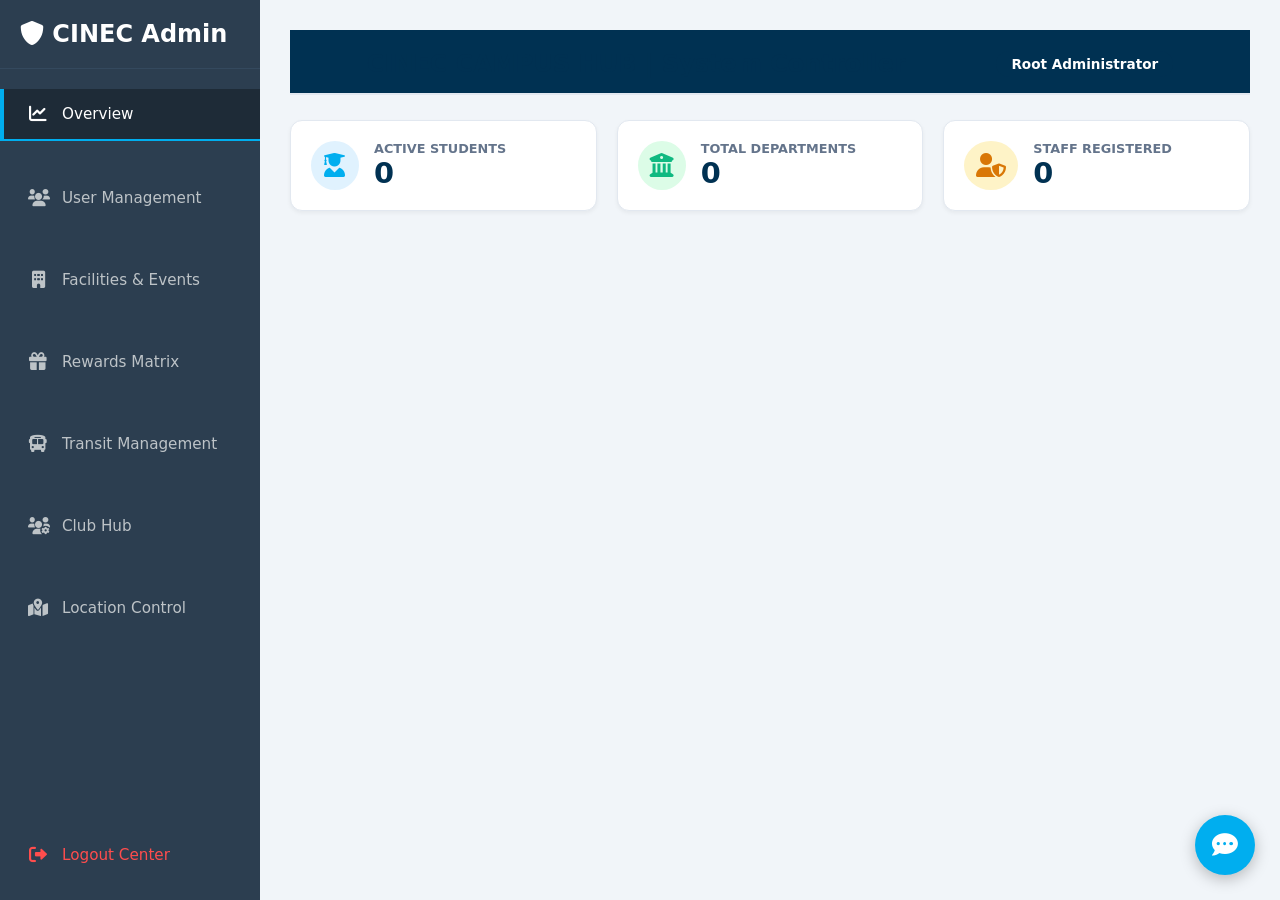
==== commit 33d20cfd: "Update admin.html" ====
--- a/admin.html
+++ b/admin.html
@@ -460,469 +460,4 @@
 
 <script src="script.js"></script>
 </body>
-</html><!DOCTYPE html>
-<html lang="en">
-<head>
-    <meta charset="UTF-8">
-    <meta name="viewport" content="width=device-width, initial-scale=1.0">
-    <title>CINEC HUB | Administration Control Center</title>
-    <link rel="stylesheet" href="style.css">
-    <link rel="stylesheet" href="https://cdnjs.cloudflare.com/ajax/libs/font-awesome/6.0.0/css/all.min.css">
-    <style>
-        .chatbot-toggle-btn { position: fixed; bottom: 25px; right: 25px; width: 60px; height: 60px; border-radius: 50%; background: var(--cinec-sky); color: white; border: none; font-size: 1.6rem; cursor: pointer; box-shadow: 0 4px 15px rgba(0,0,0,0.25); display: flex; align-items: center; justify-content: center; z-index: 9999; transition: transform 0.2s; }
-        .chatbot-toggle-btn:hover { transform: scale(1.05); }
-        .chatbot-window { position: fixed; bottom: 95px; right: 25px; width: 380px; height: 500px; background: white; border-radius: var(--radius); box-shadow: 0 10px 30px rgba(0,0,0,0.2); display: none; flex-direction: column; overflow: hidden; z-index: 9999; border: 1px solid #e2e8f0; }
-        .chat-header { background: var(--cinec-navy); color: white; padding: 15px; display: flex; justify-content: space-between; align-items: center; font-weight: bold; }
-        .chat-body { flex: 1; padding: 15px; overflow-y: auto; background: #f8fafc; display: flex; flex-direction: column; gap: 10px; }
-        .chat-bubble { max-width: 80%; padding: 10px 14px; border-radius: 14px; font-size: 0.9rem; line-height: 1.4; }
-        .chat-bubble.user { background: var(--cinec-sky); color: white; align-self: flex-end; border-bottom-right-radius: 2px; }
-        .chat-bubble.bot { background: #e2e8f0; color: var(--text-main); align-self: flex-start; border-bottom-left-radius: 2px; }
-        .chat-footer { padding: 10px; border-top: 1px solid #e2e8f0; display: flex; gap: 8px; background: white; }
-        .chat-input { flex: 1; padding: 10px; border: 1px solid #cbd5e1; border-radius: 8px; outline: none; font-size: 0.9rem; }
-        .chat-send-btn { background: var(--cinec-navy); color: white; border: none; padding: 0 15px; border-radius: 8px; cursor: pointer; }
-        .form-row { display: flex; gap: 12px; margin-bottom: 12px; }
-        .form-row .form-group { flex: 1; margin-bottom: 0; }
-        .action-th { width: 100px; text-align: center; }
-        .center-text { text-align: center; }
-    </style>
-</head>
-<body>
-
-<div id="toast" class="toast"></div>
-
-<div class="dashboard-container">
-    <aside class="sidebar">
-        <div class="sidebar-header">
-            <i class="fas fa-shield-alt"></i> <span>CINEC Admin</span>
-        </div>
-
-        <nav class="sidebar-nav">
-            <a href="#" class="nav-item active" onclick="showStaffSection('admin-overview', this)"><i class="fas fa-chart-line"></i> Overview</a>
-            <a href="#" class="nav-item" onclick="showStaffSection('admin-users', this)"><i class="fas fa-users"></i> User Management</a>
-            <a href="#" class="nav-item" onclick="showStaffSection('admin-facilities', this)"><i class="fas fa-building"></i> Facilities & Events</a>
-            <a href="#" class="nav-item" onclick="showStaffSection('admin-rewards', this)"><i class="fas fa-gift"></i> Rewards Matrix</a>
-            <a href="#" class="nav-item" onclick="showStaffSection('admin-transit', this)"><i class="fas fa-bus"></i> Transit Management</a>
-            <a href="#" class="nav-item" onclick="showStaffSection('admin-clubs', this)"><i class="fas fa-users-cog"></i> Club Hub</a>
-            <a href="#" class="nav-item" onclick="showStaffSection('admin-locations', this)"><i class="fas fa-map-marked-alt"></i> Location Control</a>
-            <a href="#" class="nav-item" onclick="logoutProcess()" style="margin-top:auto; color:#ff4d4d;"><i class="fas fa-sign-out-alt"></i> Logout Center</a>
-        </nav>
-    </aside>
-
-
-
-    <main class="main-content">
-        <header class="content-header" style="display: flex; justify-content: space-between; align-items: center; margin-bottom: 25px; border-bottom: 2px solid #e2e8f0; padding-bottom: 15px;">
-            <h2 style="color: var(--cinec-navy);">CINEC CAMPUS HUB | System Controller</h2>
-            <div class="admin-badge" style="background: var(--cinec-navy); color: white; padding: 5px 15px; border-radius: 20px; font-size: 0.85rem; font-weight: bold;">Root Administrator</div>
-        </header>
-
-        <div id="admin-overview" class="staff-section">
-            <div class="stats-grid" style="display: grid; grid-template-columns: repeat(auto-fit, minmax(240px, 1fr)); gap: 20px; margin-bottom: 30px;">
-                <div class="stat-card" style="display: flex; align-items: center; padding: 20px; background: white; border-radius: 12px; box-shadow: 0 2px 4px rgba(0,0,0,0.05);">
-                    <div style="margin-right:15px; background:#e0f2fe; padding:12px; border-radius:50%; color:var(--cinec-sky);"><i class="fas fa-user-graduate" style="font-size:1.5rem;"></i></div>
-                    <div>
-                        <h4 style="color:var(--text-muted); font-size:0.8rem; text-transform: uppercase;">Active Students</h4>
-                        <p id="metric-active-students" style="font-size: 1.8rem; font-weight: 800; color: var(--cinec-navy);">0</p>
-                    </div>
-                </div>
-                <div class="stat-card" style="display: flex; align-items: center; padding: 20px; background: white; border-radius: 12px; box-shadow: 0 2px 4px rgba(0,0,0,0.05);">
-                    <div style="margin-right:15px; background:#dcfce7; padding:12px; border-radius:50%; color:var(--success);"><i class="fas fa-university" style="font-size:1.5rem;"></i></div>
-                    <div>
-                        <h4 style="color:var(--text-muted); font-size:0.8rem; text-transform: uppercase;">Total Departments</h4>
-                        <p id="metric-departments" style="font-size: 1.8rem; font-weight: 800; color: var(--cinec-navy);">0</p>
-                    </div>
-                </div>
-                <div class="stat-card" style="display: flex; align-items: center; padding: 20px; background: white; border-radius: 12px; box-shadow: 0 2px 4px rgba(0,0,0,0.05);">
-                    <div style="margin-right:15px; background:#fef3c7; padding:12px; border-radius:50%; color:#d97706;"><i class="fas fa-user-shield" style="font-size:1.5rem;"></i></div>
-                    <div>
-                        <h4 style="color:var(--text-muted); font-size:0.8rem; text-transform: uppercase;">Staff Registered</h4>
-                        <p id="metric-staff" style="font-size: 1.8rem; font-weight: 800; color: var(--cinec-navy);">0</p>
-                    </div>
-                </div>
-            </div>
-        </div>
-
-
-
-        <div id="admin-users" class="staff-section" style="display:none;">
-            <div class="grid" style="display: grid; grid-template-columns: 1fr 2fr; gap: 25px;">
-                <div class="card">
-                    <h3 style="color: var(--cinec-navy); margin-bottom: 15px;" id="student-form-title">Add New Student Profile</h3>
-                    <div class="form-group">
-                        <label>Student System ID</label>
-                        <input type="text" id="stu-id" placeholder="e.g., STU_001" class="form-input">
-                    </div>
-                    <div class="form-group">
-                        <label>First Name</label>
-                        <input type="text" id="stu-fname" placeholder="e.g., Sachini" class="form-input">
-                    </div>
-                    <div class="form-group">
-                        <label>Last Name</label>
-                        <input type="text" id="stu-lname" placeholder="e.g., Silva" class="form-input">
-                    </div>
-                    <div class="form-group">
-                        <label>Password</label>
-                        <input type="text" id="stu-password" placeholder="e.g.@Sachini123" class="form-input">
-                    </div>
-                    <div class="form-group">
-                        <label>Email Address</label>
-                        <input type="email" id="stu-email" placeholder="name@cinec.edu" class="form-input">
-                    </div>
-                    <div class="form-group">
-                        <label>Phone Number</label>
-                        <input type="email" id="stu-phone" placeholder="0716500760" class="form-input">
-                    </div>
-                    <!-- Added missing fields -->
-                    <div class="form-group">
-                        <label>Enrolled Year</label>
-                        <input type="number" id="stu-year" placeholder="e.g., 2026" class="form-input" value="2026">
-                    </div>
-                    <div class="form-group">
-                        <label>Department ID</label>
-                        <input type="text" id="stu-dept" placeholder="e.g., COM_01" class="form-input">
-                    </div>
-                    <button class="btn btn-primary" style="width:100%; padding:12px; font-weight:bold; margin-top:10px;" onclick="saveStudent()">Commit Student Data</button>
-                    <button class="btn btn-outline" onclick="openBatchIngestionModal()" style="padding: 10px 16px; font-weight: 500; background: #f8fafc; color: #00aeef; border: 1px solid #cbd5e1; border-radius: 6px; cursor: pointer; display: flex; align-items: center; gap: 8px;">
-                        <i class="fas fa-layer-group"></i> Multiple Batch Ingestion
-                    </button>
-                </div>
-                <div class="card">
-                    <h3 style="color: var(--cinec-navy); margin-bottom: 15px;">Active System Student Directory</h3>
-                    <div style="border: 1px solid #e2e8f0; border-radius: 8px; overflow: hidden; background: white;">
-                        <table style="width: 100%; border-collapse: collapse; font-size: 0.9rem;">
-                            <thead>
-                                <tr style="background: #f8fafc; border-bottom: 2px solid #e2e8f0;">
-                                    <th style="padding: 12px; color: var(--cinec-navy);">ID</th>
-                                    <th style="padding: 12px; color: var(--cinec-navy);">Full Name</th>
-                                    <th style="padding: 12px; color: var(--cinec-navy);">Email Path</th>
-                                    <th style="padding: 12px; color: var(--cinec-navy);" class="action-th">Actions</th>
-                                </tr>
-                            </thead>
-                            <tbody id="student-table-body"></tbody>
-                        </table>
-                    </div>
-                </div>
-            </div>
-        </div>
-
-
-        <div id="admin-facilities" class="staff-section" style="display:none;">
-            <div class="card" style="margin-bottom: 25px;">
-                <h3 style="color: var(--cinec-navy); margin-bottom: 15px;" id="dept-form-title">Campus Department Structures</h3>
-                <div class="form-row">
-                    <div class="form-group">
-                        <label>Department ID</label>
-                        <input type="text" id="dept-id" placeholder="e.g., COM_01" class="form-input">
-                    </div>
-                    <div class="form-group">
-                        <label>Department Title Name</label>
-                        <input type="text" id="dept-name" placeholder="e.g., Faculty of Computing" class="form-input">
-                    </div>
-                </div>
-                <div style="display:flex; gap:10px; margin-top:15px; margin-bottom: 20px;">
-                    <button class="btn btn-primary" style="flex:1; padding:12px; font-weight:bold;" onclick="saveDepartment()">Save Track</button>
-                    <button class="btn btn-outline" style="flex:1; padding:12px; font-weight:bold;" onclick="updateDepartment()">Update Parameters</button>
-                </div>
-                
-                <div class="card">
-                    <h3>Registered Campus Tracks Block</h3>
-                    <table style="width: 100%; border-collapse: collapse; margin-top: 10px;">
-                        <thead>
-                            <tr style="background: #f8fafc; text-align: left;">
-                                <th style="padding: 12px; color: #1e3a8a;">Department ID</th>
-                                <th style="padding: 12px; color: #1e3a8a;">Department Name</th>
-                                <th style="padding: 12px; color: #1e3a8a; text-align: right;">Actions</th>
-                            </tr>
-                        </thead>
-
-                        <tbody id="department-table-body">
-                            <tr>
-                                <td colspan="3" style="text-align: center; padding: 20px; color: #64748b;">
-                                    <i class="fas fa-spinner fa-spin"></i> Loading campus tracks...
-                                </td>
-                            </tr>
-                        </tbody>
-                    </table>
-                </div>
-            </div>
-
-
-
-            <div class="card">
-                <h3 style="color: var(--cinec-navy); margin-bottom: 15px;" id="event-form-title">Campus Event Orchestrator</h3>
-                <div class="form-row">
-                    
-
-                    <div class="form-group">
-                        <label>Event Name Title</label>
-                        <input type="text" id="event-name" placeholder="e.g., Padura Music Festival" class="form-input">
-                    </div>
-
-                    <div class="form-group">
-                        <label>Scheduled Date</label>
-                        <input type="date" id="event-date" class="form-input">
-                    </div>
-                </div>
-                <div class="form-row">
-
-                    <div class="form-group">
-                        <label>Scheduled Time</label>
-                        <input type="time" id="event-time" class="form-input">
-                    </div>
-                    
-                    <div class="form-group">
-                        <label>Venue</label>
-                        <input type="text" id="event-location" placeholder="e.g., Main Hall Auditorium" class="form-input">
-                    </div>
-
-                    <div class="form-group">
-                        <label>Organizing Comitee</label>
-                        <input type="text" id="event-org" class="form-input">
-                    </div>
-                </div>
-                <div style="display:flex; gap:10px; margin-top:15px; margin-bottom: 20px;">
-                    <button class="btn btn-primary" style="flex:1; padding:12px; font-weight:bold;" onclick="saveEvent()">Save Event</button>
-                    <button class="btn btn-outline" style="flex:1; padding:12px; font-weight:bold;" onclick="updateEvent()('${event.eventId}')">Push Modified Updates</button>
-                </div>
-
-                <h4 style="color: var(--cinec-navy); margin-bottom: 10px; font-size:1rem;">Staged Campus Events Calendar</h4>
-                <div style="border: 1px solid #e2e8f0; border-radius: 8px; overflow: hidden; background: white;">
-                    <table style="width: 100%; border-collapse: collapse; font-size: 0.9rem;">
-                        <thead>
-                            <tr style="background: #f8fafc; border-bottom: 2px solid #e2e8f0;">
-                                <th style="padding: 12px; color: var(--cinec-navy);">ID</th>
-                                <th style="padding: 12px; color: var(--cinec-navy);">Event Name</th>
-                                <th style="padding: 12px; color: var(--cinec-navy);">Date</th>
-                                <th style="padding: 12px; color: var(--cinec-navy);">Time</th>
-                                <th style="padding: 12px; color: var(--cinec-navy);">Club / Host</th>
-                                <th style="padding: 12px; color: var(--cinec-navy);">Location</th>
-                                <th style="padding: 12px; color: var(--cinec-navy);" class="action-th">Actions</th>
-                            </tr>
-                        </thead>
-                        <tbody id="facilities-table-body">
-                            </tbody>
-                    </table>
-                </div>
-            </div>
-        </div>
-
-
-
-        <div id="admin-rewards" class="staff-section" style="display:none;">
-            <div class="grid" style="display: grid; grid-template-columns: 1fr 2fr; gap: 25px;">
-                <div class="card">
-                    <h3 style="color: var(--cinec-navy); margin-bottom: 15px;">Deploy Loyalty Reward</h3>
-                    <div class="form-group">
-                        <label>Reward ID</label>
-                        <input type="text" id="reward-id" placeholder="e.g., REW_09" class="form-input">
-                    </div>
-                    <div class="form-group">
-                        <label>Reward Name</label>
-                        <input type="text" id="reward-name" placeholder="e.g., 20% discount" class="form-input">
-                    </div>
-                    <div class="form-group">
-                        <label>Points required</label>
-                        <input type="number" id="reward-points" placeholder="e.g., 200" class="form-input">
-                    </div>
-                    <div class="form-group">
-                        <label>Discount Value Percentage (%)</label>
-                        <input type="number" id="reward-discount" placeholder="e.g., 10" class="form-input">
-                    </div>
-                    <button class="btn btn-primary" style="width:100%; padding:12px; font-weight:bold; margin-top:10px;" onclick="saveRewardListing()">Save Reward</button>
-                    <button class="btn btn-outline" style="width:100%; padding:12px; font-weight:bold; margin-top:10px; border: 1px solid var(--cinec-sky); color: var(--cinec-sky);" onclick="editRewardObj()">Update Reward</button>
-                </div>
-
-
-                <div class="card">
-                    <h3 style="color: var(--cinec-navy); margin-bottom: 15px;">Available Loyalty Rewards Items</h3>
-                    <div style="border: 1px solid #e2e8f0; border-radius: 8px; overflow: hidden; background: white;">
-                        <table style="width: 100%; border-collapse: collapse; font-size: 0.9rem;">
-                            <thead>
-                                <tr style="background: #f8fafc; border-bottom: 2px solid #e2e8f0;">
-                                    <th style="padding: 12px; color: var(--cinec-navy); text-align: left; width: 15%;">Reward ID</th>
-                                    <th style="padding: 12px; color: var(--cinec-navy); text-align: left; width: 25%;">Reward Name</th>
-                                    <th style="padding: 12px; color: var(--cinec-navy); text-align: left; width: 20%;">Points Required</th>
-                                    <th style="padding: 12px; color: var(--cinec-navy); text-align: left; width: 20%;">Discount Value Percentage</th>
-                                    <th style="padding: 12px; color: var(--cinec-navy); text-align: center; width: 15%;">Actions</th>
-                                </tr>
-                            </thead>
-                            <tbody id="rewards-table-body"></tbody>
-                        </table>
-                    </div>
-                </div>
-            </div>
-        </div>
-
-        <div id="admin-transit" class="staff-section" style="display:none;">
-            <div class="grid" style="display: grid; grid-template-columns: 1fr 2fr; gap: 25px;">
-                <div class="card">
-                    <h3 style="color: var(--cinec-navy); margin-bottom: 15px;">Configure Fleet Shuttle</h3>
-                    <div class="form-group" style="margin-bottom: 12px;">
-                        <label>Bus ID</label>
-                        <input type="text" id="config-bus-id" class="form-input" placeholder="e.g., BUS_02">
-                    </div>
-
-                    <div class="form-group" style="margin-bottom: 12px;">
-                        <label>Bus Number</label>
-                        <input type="text" id="config-bus-number" class="form-input" placeholder="e.g., WP NB-5241">
-                    </div>
-                    <div class="form-group" style="margin-bottom: 12px;">
-                        <label>Current Status</label>
-                        <select id="config-bus-status" class="form-input">
-                            <option value="ACTIVE">ON_TIME</option>
-                            <option value="DELAYED">DELAYED</option>
-                            <option value="MAINTENANCE">CANCELLED</option>
-                            <option value="MAINTENANCE">ARRIVED</option>
-                        </select>
-                    </div>
-                    <div class="form-group" style="margin-bottom: 12px;">
-                        <label>Departure Location</label>
-                        <input type="text" id="config-bus-departure" class="form-input">
-                    </div>
-                    <div class="form-group" style="margin-bottom: 12px;">
-                        <label>Arrival Location</label>
-                        <input type="text" id="config-bus-arrival" class="form-input">
-                    </div>
-
-                    <div class="form-group" style="margin-bottom: 12px;">
-                        <label>Departure Time</label>
-                        <input type="text" id="config-bus-deptime" class="form-input" placeholder="e.g., 07:30 AM">
-                    </div>
-                    <div class="form-group" style="margin-bottom: 15px;">
-                        <label>Arrival Time</label>
-                        <input type="text" id="config-bus-arrtime" class="form-input" placeholder="e.g., 08:45 AM">
-                    </div>
-                    <button class="btn btn-primary" onclick="saveBus()">Save Configuration</button>
-                </div>
-                <div class="card">
-                    <h3 style="color: var(--cinec-navy); margin-bottom: 15px;">Active Transit Telemetry Grid</h3>
-                    <div style="border: 1px solid #e2e8f0; border-radius: 8px; overflow: hidden; background: white;">
-                        <table style="width: 100%; border-collapse: collapse; font-size: 0.9rem;">
-                            <thead>
-                                <tr style="background: #f8fafc; border-bottom: 2px solid #e2e8f0;">
-                                    <th style="padding: 12px; color: var(--cinec-navy); text-align: left;">Bus ID</th>
-                                    <th style="padding: 12px; color: var(--cinec-navy); text-align: left;">Bus Number</th>
-                                    <th style="padding: 12px; color: var(--cinec-navy); text-align: left;">Status</th>
-                                    <th style="padding: 12px; color: var(--cinec-navy); text-align: left;">Departure</th>
-                                    <th style="padding: 12px; color: var(--cinec-navy); text-align: left;">Arrival</th>
-                                    <th style="padding: 12px; color: var(--cinec-navy); text-align: left;">Departure Time</th>
-                                    <th style="padding: 12px; color: var(--cinec-navy); text-align: left;">Arrival Time</th>
-                                    <th style="padding: 12px; color: var(--cinec-navy); text-align: center;">Actions</th>
-                                </tr>
-                            </thead>
-                            <tbody id="transit-table-body"></tbody>
-                        </table>
-                    </div>
-                </div>
-            </div>
-        </div>
-
-        <div id="admin-clubs" class="staff-section" style="display:none;">
-            <div class="grid" style="display: grid; grid-template-columns: 1fr 2fr; gap: 25px;">
-                <div class="card">
-                    <h3 style="color: var(--cinec-navy); margin-bottom: 15px;">Charter New Campus Society</h3>
-                    <div class="form-group">
-                        <label>Club ID</label>
-                        <input type="text" id="club-id" placeholder="e.g., CLUB_CS" class="form-input">
-                    </div>
-
-                    <div class="form-group">
-                        <label>Club Name</label>
-                        <input type="text" id="club-name" placeholder="e.g., Computer Science Guild" class="form-input">
-                    </div>
-                    <div class="form-group">
-                        <label>Status (Active or Not )</label>
-                        <input type="text" id="club-status" placeholder="e.g., true or false" class="form-input">
-                    </div>
-                    <div style="display:flex; gap:8px; margin-top:10px;">
-                        <button class="btn btn-primary" style="flex:1; padding:12px; font-weight:bold;" onclick="saveClub()">Save Club</button>
-                        <button class="btn btn-outline" style="flex:1; padding:12px; font-weight:bold;" onclick="updateClub()">Update Club</button>
-                    </div>
-                </div>
-
-                <div class="card">
-                    <h3 style="color: var(--cinec-navy); margin-bottom: 15px;">Active Campus Societies Directory</h3>
-                    <div style="border: 1px solid #e2e8f0; border-radius: 8px; overflow: hidden; background: white;">
-                        <table style="width: 100%; border-collapse: collapse; font-size: 0.9rem;">
-                            <thead>
-                                <tr style="background: #f8fafc; border-bottom: 2px solid #e2e8f0;">
-                                    <th style="padding: 12px; color: var(--cinec-navy);">Club Identity ID</th>
-                                    <th style="padding: 12px; color: var(--cinec-navy);">Society Domain Name</th>
-                                    <th style="padding: 12px; color: var(--cinec-navy);">Scholars Count</th>
-                                    <th style="padding: 12px; color: var(--cinec-navy);" class="action-th">Actions</th>
-                                </tr>
-                            </thead>
-                            <tbody id="clubs-table-body"></tbody>
-                        </table>
-                    </div>
-                </div>
-            </div>
-        </div>
-
-        <div id="admin-locations" class="staff-section" style="display:none;">
-            <div class="grid" style="display: grid; grid-template-columns: 1fr 2fr; gap: 25px;">
-                <div class="card">
-                    <h3 style="color: var(--cinec-navy); margin-bottom: 15px;">Deploy New Campus Location Hub</h3>
-                    <div class="form-group">
-                        <label>Location ID</label>
-                        <input type="text" id="loc-id" placeholder="e.g., GYM_01" class="form-input">
-                    </div>
-
-                    <div class="form-group">
-                        <label>Location Name</label>
-                        <input type="text" id="loc-name" placeholder="e.g., Main Fitness Facility Complex" class="form-input">
-                    </div>
-                    <div class="form-group">
-                        <label>Capacity</label>
-                        <input type="text" id="loc-capacity" placeholder="e.g., 150" class="form-input">
-                    </div>
-                    
-                    <div style="display:flex; gap:8px; margin-top:10px;">
-                        <button class="btn btn-primary" style="flex:1; padding:12px; font-weight:bold;" onclick="saveLocationObj()">Save Location</button>
-                        <button class="btn btn-outline" style="flex:1; padding:12px; font-weight:bold;" onclick="updateLocationObj()">Update Details</button>
-                    </div>
-                </div>
-
-                <div class="card">
-                    <h3 style="color: var(--cinec-navy); margin-bottom: 15px;">Tracked Infrastructure Location Matrices</h3>
-                    <div style="border: 1px solid #e2e8f0; border-radius: 8px; overflow: hidden; background: white;">
-                        <table style="width: 100%; border-collapse: collapse; font-size: 0.9rem;">
-                            <thead>
-                                <tr style="background: #f8fafc; border-bottom: 2px solid #e2e8f0;">
-                                    <th style="padding: 12px; color: var(--cinec-navy);">Location ID</th>
-                                    <th style="padding: 12px; color: var(--cinec-navy);">Landmark Name</th>
-                                    <th style="padding: 12px; color: var(--cinec-navy);">Capacity</th>
-                                    <th style="padding: 12px; color: var(--cinec-navy);">Live Operational Status</th>
-                                    <th style="padding: 12px; color: var(--cinec-navy);" class="action-th">Actions</th>
-                                </tr>
-                            </thead>
-                            <tbody id="locations-table-body"></tbody>
-                        </table>
-                    </div>
-                </div>
-            </div>
-        </div>
-    </main>
-</div>
-
-<button class="chatbot-toggle-btn" onclick="toggleChatbotOverlayWindow()"><i class="fas fa-comment-dots"></i></button>
-
-<div class="chatbot-window" id="chatbot-window-panel">
-    <div class="chat-header">
-        <span><i class="fas fa-robot"></i> CINEC Assistant AI</span>
-        <span style="cursor:pointer;" onclick="toggleChatbotOverlayWindow()"><i class="fas fa-times"></i></span>
-    </div>
-    <div class="chat-body" id="chat-messages-container">
-        <div class="chat-bubble bot">Hello bro! I am your central campus support assistant. How can I assist your presentation layout tasks today?</div>
-    </div>
-    <div class="chat-footer">
-        <input type="text" id="chat-query-input" placeholder="Ask your question, bro..." class="chat-input" onkeydown="if(event.key === 'Enter') dispatchChatbotQueryMessage()">
-        <button class="chat-send-btn" onclick="dispatchChatbotQueryMessage()"><i class="fas fa-paper-plane"></i></button>
-    </div>
-</div>
-
-
-
-<script src="script.js"></script>
-</body>
 </html>
